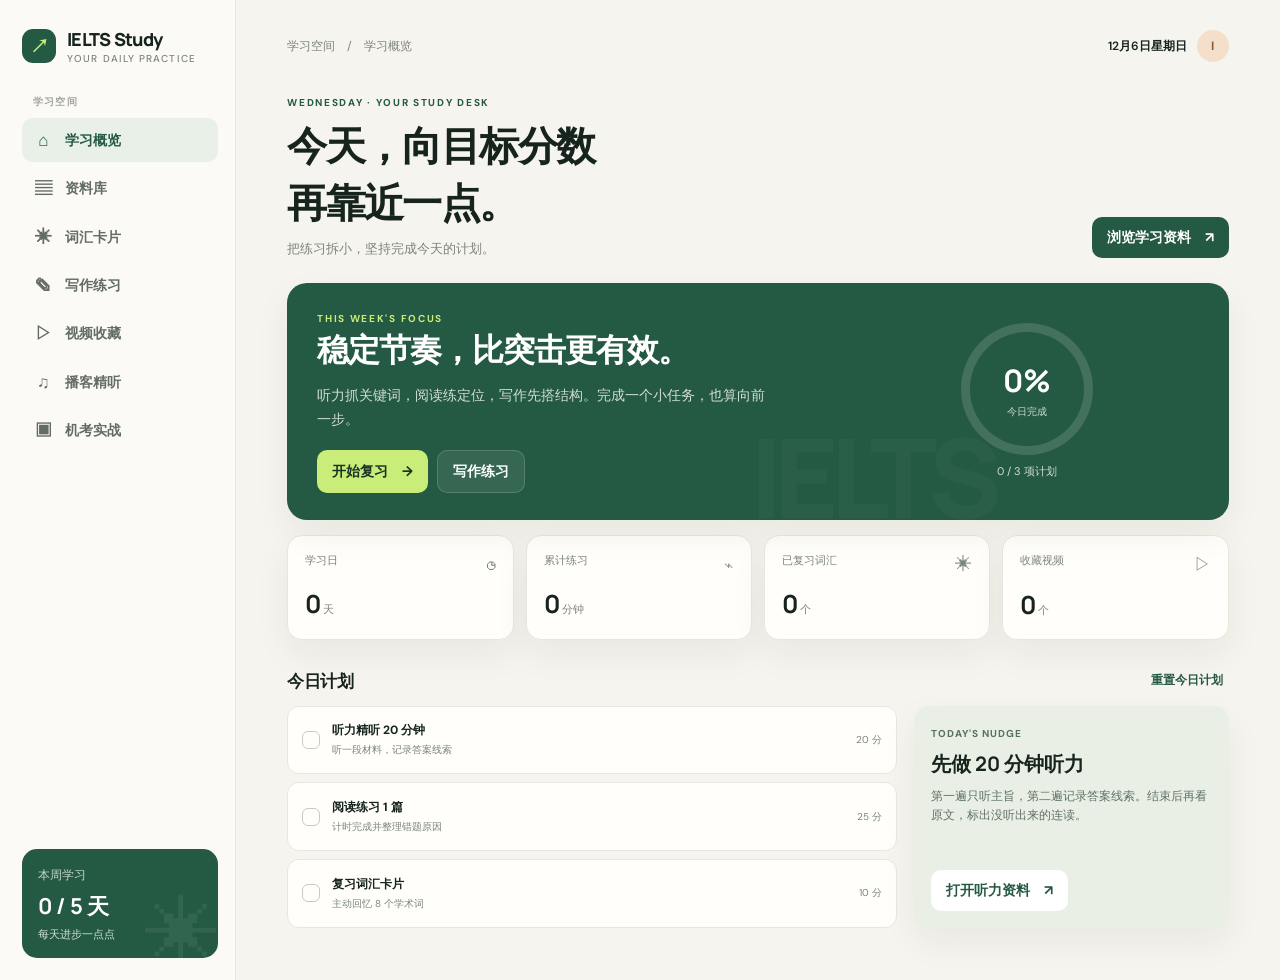
==== index.html @ e4359c73 "Add podcast study navigation and open-access listening resources" ====
<!doctype html>
<html lang="zh-CN">
<head>
  <meta charset="utf-8">
  <meta name="viewport" content="width=device-width, initial-scale=1">
  <meta name="theme-color" content="#f5f4ee">
  <title>IELTS 学习站</title>
  <style>
    @import url('https://fonts.googleapis.com/css2?family=DM+Sans:wght@400;500;600;700&family=Manrope:wght@400;500;600;700;800&display=swap');
    :root{--paper:#f5f4ee;--white:#fffefa;--ink:#17241e;--muted:#7c847d;--line:#e8e7df;--green:#245943;--lime:#c9ed78;--soft:#e9f0e8;--peach:#f4dfca;--shadow:0 14px 36px rgba(28,43,34,.06)}
    *{box-sizing:border-box}body{margin:0;background:var(--paper);color:var(--ink);font-family:'DM Sans','Microsoft YaHei',sans-serif;font-size:14px}button,input,textarea,select{font:inherit}button{cursor:pointer}a{color:inherit}
    .layout{min-height:100vh;display:grid;grid-template-columns:236px minmax(0,1fr)}.sidebar{padding:27px 17px 22px 22px;border-right:1px solid var(--line);display:flex;flex-direction:column;gap:30px;background:rgba(255,254,250,.7)}
    .brand{display:flex;align-items:center;gap:11px;font:800 18px Manrope,sans-serif;letter-spacing:-.7px}.brand-mark{width:34px;height:34px;border-radius:11px;background:var(--green);color:var(--lime);display:grid;place-items:center;font-size:19px}.brand small{display:block;font:500 10px 'DM Sans';color:var(--muted);letter-spacing:1.1px;margin-top:1px}
    .nav-label{font-size:10px;font-weight:700;letter-spacing:1.2px;color:#a0a59e;padding:0 11px;margin:0 0 9px}.nav{display:grid;gap:4px}.nav button,.nav .nav-link{border:0;background:transparent;text-align:left;padding:11px 12px;border-radius:11px;color:#626c65;display:flex;align-items:center;gap:12px;font-weight:600;text-decoration:none}.nav button:hover,.nav .nav-link:hover{background:#f0f0e9;color:var(--ink)}.nav button.active{background:var(--soft);color:var(--green)}.nav .icon{width:19px;text-align:center;font-size:17px}.sidebar-bottom{margin-top:auto}.streak{border-radius:15px;background:var(--green);padding:16px;color:white;position:relative;overflow:hidden}.streak:after{content:'✳';position:absolute;font-size:76px;color:#ffffff12;right:-3px;bottom:-27px}.streak small{color:#c7d7cd}.streak strong{display:block;font:700 22px Manrope;margin-top:8px}.streak p{font-size:11px;color:#d4e1d8;margin:5px 0 0}
    main{max-width:1440px;width:100%;padding:30px clamp(22px,4vw,58px) 52px;margin:0 auto}.topbar{display:flex;align-items:center;justify-content:space-between;margin-bottom:34px}.crumb{color:var(--muted);font-size:12px}.today{display:flex;align-items:center;gap:10px;font-size:12px;font-weight:600}.avatar{width:32px;height:32px;background:var(--peach);color:#855c35;border-radius:50%;display:grid;place-items:center;font-weight:700}.page{display:none}.page.active{display:block}.heading{display:flex;justify-content:space-between;align-items:flex-end;margin-bottom:25px}.eyebrow{font-size:10px;text-transform:uppercase;letter-spacing:1.7px;color:var(--green);font-weight:700;margin:0 0 8px}.heading h1{font:700 clamp(28px,4vw,40px) Manrope,'Microsoft YaHei',sans-serif;letter-spacing:-1.6px;margin:0}.subhead{color:var(--muted);margin:9px 0 0;font-size:13px}.button{border:0;border-radius:10px;background:var(--green);color:white;padding:11px 15px;font-weight:700}.button:hover{background:#183f2e}.button.secondary{background:var(--white);border:1px solid var(--line);color:var(--ink)}.button.small{padding:8px 11px;font-size:12px}
    .hero{background:var(--green);color:white;border-radius:20px;padding:27px 30px;display:grid;grid-template-columns:1.5fr 1fr;align-items:center;gap:24px;min-height:204px;position:relative;overflow:hidden;box-shadow:var(--shadow)}.hero:after{content:'IELTS';position:absolute;font:800 110px Manrope;letter-spacing:-9px;color:#ffffff08;right:25%;bottom:-31px}.hero .eyebrow{color:var(--lime)}.hero h2{font:700 clamp(23px,3vw,32px) Manrope,'Microsoft YaHei';letter-spacing:-1px;margin:0 0 11px;max-width:430px}.hero p{color:#d2ded6;line-height:1.7;max-width:450px;margin:0}.hero-actions{display:flex;gap:9px;margin-top:18px}.hero .button{background:var(--lime);color:#173323}.hero .button.secondary{background:#ffffff16;color:white;border-color:#ffffff28}.ring-wrap{justify-self:center;z-index:1;text-align:center}.ring{--progress:0%;width:132px;height:132px;border-radius:50%;display:grid;place-items:center;background:conic-gradient(var(--lime) var(--progress),#ffffff25 0);position:relative}.ring:before{content:'';position:absolute;inset:9px;border-radius:50%;background:var(--green)}.ring-inner{position:relative}.ring-inner b{display:block;font:700 31px Manrope}.ring-inner span{font-size:10px;color:#d2ded6}.ring-caption{font-size:11px;color:#d2ded6;margin-top:9px}
    .section-row{display:flex;justify-content:space-between;align-items:center;margin:29px 0 13px}.section-row h2{font:700 17px Manrope;margin:0;letter-spacing:-.4px}.text-link{border:0;background:none;color:var(--green);font-weight:700;font-size:12px}.metrics{display:grid;grid-template-columns:repeat(4,1fr);gap:12px;margin-top:15px}.metric,.card{background:var(--white);border:1px solid var(--line);border-radius:15px;padding:17px;box-shadow:var(--shadow)}.metric{min-height:100px}.metric-top{display:flex;justify-content:space-between;color:var(--muted);font-size:11px}.metric-icon{font-size:17px}.metric strong{display:block;font:700 25px Manrope;letter-spacing:-1px;margin-top:11px}.metric strong small{font:500 11px 'DM Sans';color:var(--muted);letter-spacing:0}
    .grid-main{display:grid;grid-template-columns:minmax(0,1.55fr) minmax(230px,.8fr);gap:17px}.task-list{display:grid;gap:8px}.task{display:flex;align-items:center;gap:12px;background:var(--white);border:1px solid var(--line);border-radius:12px;padding:13px 14px}.task input{appearance:none;width:18px;height:18px;border:1.5px solid #c5ccc5;border-radius:6px;margin:0;flex:none}.task input:checked{background:var(--green);border-color:var(--green)}.task input:checked:after{content:'✓';display:block;color:white;font-size:12px;text-align:center;line-height:16px}.task-copy{flex:1}.task-copy strong{font-size:12px;display:block}.task-copy span{font-size:10px;color:var(--muted);display:block;margin-top:4px}.task-time{color:var(--muted);font-size:10px}.focus-card{background:#e9efe4;border:0;display:flex;flex-direction:column;justify-content:space-between;min-height:222px}.focus-card .label{font-size:10px;letter-spacing:1px;color:#57705f;font-weight:700}.focus-card h3{font:700 20px Manrope;margin:9px 0}.focus-card p{color:#607166;font-size:12px;line-height:1.65;margin:0}.focus-card .button{align-self:flex-start;background:white;color:var(--green)}
    .resource-tools{display:flex;gap:8px;flex-wrap:wrap;margin:22px 0 15px}.filter,.search{border:1px solid var(--line);background:var(--white);border-radius:9px;padding:9px 12px;color:#566158}.filter.active{background:var(--green);color:white;border-color:var(--green)}.search{min-width:190px;margin-left:auto;outline:none}.resource-grid{display:grid;grid-template-columns:repeat(3,1fr);gap:13px}.resource-card{display:flex;flex-direction:column;min-height:185px}.resource-card .tag{align-self:flex-start;border-radius:99px;background:var(--soft);color:var(--green);font-size:10px;font-weight:700;padding:5px 8px}.resource-card h3{font:700 15px Manrope;margin:15px 0 7px}.resource-card p{font-size:11px;line-height:1.6;color:var(--muted);margin:0 0 16px}.resource-card a{margin-top:auto;color:var(--green);font-weight:700;font-size:11px;text-decoration:none}.resource-card a:hover{text-decoration:underline}
    .study-layout{display:grid;grid-template-columns:minmax(0,1.3fr) minmax(240px,.7fr);gap:17px}.flashcard{min-height:270px;display:grid;place-items:center;text-align:center;background:#e9efe4;border:0;cursor:pointer}.flash-inner .hint{font-size:10px;letter-spacing:1px;color:#5a7562;text-transform:uppercase}.flash-inner h2{font:700 clamp(28px,5vw,42px) Manrope;margin:19px 0 10px;letter-spacing:-1px}.flash-inner p{font-size:13px;color:#53665a;max-width:440px;line-height:1.7}.flash-actions{display:flex;justify-content:center;gap:9px;margin-top:18px}.mini-list{display:grid;gap:8px;margin-top:12px}.vocab-row{display:flex;justify-content:space-between;align-items:center;padding:12px;background:var(--white);border:1px solid var(--line);border-radius:10px}.vocab-row strong{font-size:12px}.vocab-row small{color:var(--muted)}.speak-button{border:1px solid #cad8ca;background:#fffefa;color:var(--green);border-radius:999px;padding:8px 13px;font-size:12px;font-weight:700}
    .note{width:100%;min-height:190px;border:1px solid var(--line);border-radius:12px;background:var(--white);padding:16px;resize:vertical;line-height:1.7;outline:none}.note:focus,.search:focus,input:focus{border-color:#8ba891;box-shadow:0 0 0 3px #24594312}.prompt{padding:16px 18px;border-radius:13px;background:#f1eadc;color:#755e3d;font-size:12px;line-height:1.7;margin-bottom:13px}.video-form{display:grid;grid-template-columns:1fr 1fr;gap:9px;margin-bottom:17px}.field{width:100%;border:1px solid var(--line);border-radius:9px;padding:11px;background:var(--white);outline:none}.video-form .wide{grid-column:1/-1}.video-grid{display:grid;grid-template-columns:repeat(2,1fr);gap:13px}.video-card{overflow:hidden;padding:0}.video-frame{width:100%;aspect-ratio:16/9;border:0;background:#e6e7df;display:block}.video-placeholder{aspect-ratio:16/9;background:#e9efe4;display:grid;place-items:center;color:var(--green);font-size:38px}.video-meta{padding:13px}.video-meta strong{display:block;font-size:12px}.video-meta a,.video-meta small{font-size:10px;color:var(--muted)}.video-meta button{float:right;border:0;background:none;color:#a2785e}
    .empty{padding:36px;text-align:center;color:var(--muted);background:var(--white);border:1px dashed #d8ddd5;border-radius:14px}.toast{position:fixed;bottom:22px;left:50%;transform:translateX(-50%);background:#17241e;color:white;border-radius:9px;padding:11px 15px;font-size:12px;opacity:0;pointer-events:none;transition:opacity .2s}.toast.show{opacity:1}.mobile-menu{display:none}
    .podcast-grid{display:grid;grid-template-columns:minmax(0,1.2fr) minmax(260px,.8fr);gap:15px}.podcast-player{background:linear-gradient(140deg,#234f3c,#397658);color:white;border-radius:16px;padding:22px}.podcast-player h2{font:700 23px Manrope;margin:7px 0}.podcast-player p{color:#d7e4da;font-size:12px;line-height:1.7}.podcast-player audio{width:100%;margin-top:16px}.podcast-inputs{display:grid;gap:8px}.podcast-inputs input,.podcast-inputs textarea{width:100%;padding:11px;border-radius:9px;border:1px solid var(--line);background:var(--white)}.podcast-inputs textarea{min-height:170px;resize:vertical;line-height:1.7}.podcast-transcript{white-space:pre-wrap;line-height:1.8;max-height:410px;overflow:auto}.podcast-links{display:grid;gap:8px}.podcast-links a{display:block;padding:12px;border:1px solid var(--line);border-radius:10px;background:var(--white);text-decoration:none}.podcast-links a:hover{border-color:#94ae98}
    @media(max-width:950px){.layout{grid-template-columns:72px minmax(0,1fr)}.sidebar{padding:20px 10px;align-items:center}.brand-label,.nav-label,.nav-text,.sidebar-bottom{display:none}.brand{margin-bottom:3px}.nav{width:100%}.nav button{justify-content:center;padding:12px}.metrics{grid-template-columns:repeat(2,1fr)}}
    @media(max-width:650px){.layout{display:block}.sidebar{position:fixed;z-index:5;bottom:0;left:0;right:0;height:62px;border-right:0;border-top:1px solid var(--line);padding:6px 9px;background:var(--white);display:block}.brand,.nav-label{display:none}.nav{display:flex;justify-content:space-around}.nav button,.nav .nav-link{padding:8px 10px;gap:0}.nav .icon{font-size:20px}.nav-text{display:none}.sidebar-bottom{display:none}main{padding:20px 16px 92px}.topbar{margin-bottom:25px}.heading{align-items:flex-start;gap:12px}.heading .button{padding:9px 10px}.hero{grid-template-columns:1fr;padding:23px;min-height:auto}.ring-wrap{display:none}.grid-main,.study-layout,.podcast-grid{grid-template-columns:1fr}.metrics{gap:8px}.metric{min-height:88px;padding:13px}.resource-grid{grid-template-columns:1fr}.resource-card{min-height:150px}.video-grid{grid-template-columns:1fr}.search{margin-left:0;flex:1}.resource-tools{align-items:center}.today .date{display:none}.section-row{margin-top:23px}}
  </style>
</head>
<body>
<div class="layout">
  <aside class="sidebar">
    <div class="brand"><div class="brand-mark">↗</div><div class="brand-label">IELTS Study<small>YOUR DAILY PRACTICE</small></div></div>
    <div><p class="nav-label">学习空间</p><nav class="nav" aria-label="主导航">
      <button class="active" data-page="home"><span class="icon">⌂</span><span class="nav-text">学习概览</span></button>
      <button data-page="resources"><span class="icon">▤</span><span class="nav-text">资料库</span></button>
      <button data-page="vocab"><span class="icon">✳</span><span class="nav-text">词汇卡片</span></button>
      <button data-page="writing"><span class="icon">✎</span><span class="nav-text">写作练习</span></button>
      <button data-page="videos"><span class="icon">▷</span><span class="nav-text">视频收藏</span></button>
      <button data-page="podcast"><span class="icon">♫</span><span class="nav-text">播客精听</span></button>
      <a class="nav-link" href="./computer-vs-paper/computer-vs-paper.html"><span class="icon">▣</span><span class="nav-text">机考实战</span></a>
    </nav></div>
    <div class="sidebar-bottom"><div class="streak"><small>本周学习</small><strong><span id="weekCount">0</span> / 5 天</strong><p>每天进步一点点</p></div></div>
  </aside>
  <main>
    <header class="topbar"><div class="crumb">学习空间　/　<span id="crumb">学习概览</span></div><div class="today"><span class="date" id="date"></span><div class="avatar">I</div></div></header>
    <section class="page active" id="page-home">
      <div class="heading"><div><p class="eyebrow">WEDNESDAY · YOUR STUDY DESK</p><h1>今天，向目标分数<br>再靠近一点。</h1><p class="subhead">把练习拆小，坚持完成今天的计划。</p></div><button class="button" data-go="resources">浏览学习资料　↗</button></div>
      <div class="hero"><div><p class="eyebrow">THIS WEEK'S FOCUS</p><h2>稳定节奏，比突击更有效。</h2><p>听力抓关键词，阅读练定位，写作先搭结构。完成一个小任务，也算向前一步。</p><div class="hero-actions"><button class="button" data-go="vocab">开始复习　→</button><button class="button secondary" data-go="writing">写作练习</button></div></div><div class="ring-wrap"><div class="ring" id="progressRing"><div class="ring-inner"><b id="progressNumber">0%</b><span>今日完成</span></div></div><div class="ring-caption"><span id="doneNumber">0</span> / <span id="taskNumber">3</span> 项计划</div></div></div>
      <div class="metrics"><div class="metric"><div class="metric-top">学习日 <span class="metric-icon">◷</span></div><strong><span id="daysStat">0</span><small> 天</small></strong></div><div class="metric"><div class="metric-top">累计练习 <span class="metric-icon">⌁</span></div><strong><span id="minutesStat">0</span><small> 分钟</small></strong></div><div class="metric"><div class="metric-top">已复习词汇 <span class="metric-icon">✳</span></div><strong><span id="vocabStat">0</span><small> 个</small></strong></div><div class="metric"><div class="metric-top">收藏视频 <span class="metric-icon">▷</span></div><strong><span id="videoStat">0</span><small> 个</small></strong></div></div>
      <div class="section-row"><h2>今日计划</h2><button class="text-link" id="resetDay">重置今日计划</button></div>
      <div class="grid-main"><div class="task-list" id="taskList"></div><div class="card focus-card"><div><span class="label">TODAY'S NUDGE</span><h3>先做 20 分钟听力</h3><p>第一遍只听主旨，第二遍记录答案线索。结束后再看原文，标出没听出来的连读。</p></div><button class="button" data-go="resources">打开听力资料　↗</button></div></div>
    </section>
    <section class="page" id="page-resources">
      <div class="heading"><div><p class="eyebrow">CURATED PRACTICE</p><h1>雅思资料库</h1><p class="subhead">按科目找到官方练习与备考指南。</p></div></div>
      <div class="resource-tools"><button class="filter active" data-filter="全部">全部</button><button class="filter" data-filter="听力">听力</button><button class="filter" data-filter="阅读">阅读</button><button class="filter" data-filter="写作">写作</button><button class="filter" data-filter="口语">口语</button><button class="filter" data-filter="指南">备考指南</button><input class="search" id="resourceSearch" placeholder="搜索资料…" aria-label="搜索资料"></div>
      <div class="resource-grid" id="resourceGrid"></div>
    </section>
    <section class="page" id="page-vocab">
      <div class="heading"><div><p class="eyebrow">ACTIVE RECALL</p><h1>词汇卡片</h1><p class="subhead">先回忆释义，再翻面核对。点击卡片也可翻面。</p></div><button class="button secondary" id="shuffleCard">随机一张　⤨</button></div>
      <div class="study-layout"><div><article class="card flashcard" id="flashcard" role="button" tabindex="0"><div class="flash-inner"><span class="hint" id="cardHint">点击翻面 · 1 / 8</span><h2 id="cardWord">sustainable</h2><p id="cardMeaning">可持续的；能够长期维持的</p><button class="speak-button" id="speakWord" type="button">🔊 听发音</button></div></article><div class="flash-actions"><button class="button secondary" id="prevCard">← 上一张</button><button class="button" id="knownCard">记住了　✓</button><button class="button secondary" id="nextCard">下一张 →</button></div></div><div><div class="section-row" style="margin-top:0"><h2>本组词汇</h2><span class="crumb">常见学术词</span></div><div class="mini-list" id="vocabList"></div></div></div>
    </section>
    <section class="page" id="page-writing">
      <div class="heading"><div><p class="eyebrow">WRITE A LITTLE EVERY DAY</p><h1>写作练习</h1><p class="subhead">先列观点，再组织段落。草稿会保存在当前浏览器。</p></div><button class="button secondary" id="clearWriting">清空草稿</button></div>
      <div class="study-layout"><div><div class="prompt"><b>Task 2 · 社会与科技</b><br>Some people think that technology makes life more complicated. To what extent do you agree or disagree?</div><textarea class="note" id="writingNote" placeholder="写下你的立场、两个主体段观点或完整作文……"></textarea><div class="crumb" style="margin-top:9px" id="saveStatus">自动保存已开启</div></div><div class="card"><span class="eyebrow">OUTLINE</span><h2 style="font:700 19px Manrope;margin:7px 0 14px">动笔前想一想</h2><div class="task-list"><div class="task"><div class="task-copy"><strong>我的立场是什么？</strong><span>完全同意、部分同意，还是不同意？</span></div></div><div class="task"><div class="task-copy"><strong>主体段各自证明什么？</strong><span>每段一个中心观点，配具体例子。</span></div></div><div class="task"><div class="task-copy"><strong>例子如何回应题目？</strong><span>解释例子与观点之间的关系。</span></div></div></div></div></div>
    </section>
    <section class="page" id="page-videos">
      <div class="heading"><div><p class="eyebrow">YOUR WATCH LATER LIST</p><h1>视频收藏</h1><p class="subhead">粘贴公开视频链接，支持 YouTube、Bilibili 和 Vimeo 嵌入。</p></div></div>
      <form class="video-form" id="videoForm"><input class="field" name="title" placeholder="视频标题" required><input class="field" name="creator" placeholder="博主 / 频道（选填）"><input class="field wide" name="url" type="url" placeholder="粘贴视频链接" required><button class="button wide" type="submit">添加到收藏　＋</button></form>
      <div id="videoGrid" class="video-grid"></div><p class="crumb" style="margin-top:15px">部分网站会限制第三方嵌入，遇到无法播放时可点开原视频观看。收藏只保存在这台设备的浏览器中。</p>
    </section>
    <section class="page" id="page-podcast">
      <div class="heading"><div><p class="eyebrow">LISTEN · READ · REPEAT</p><h1>播客精听</h1><p class="subhead">音频和文本并排练习。粘贴你在学的播客链接与文本即可开始。</p></div></div>
      <div class="podcast-grid"><div class="podcast-player"><p class="eyebrow" style="color:#c9ed78">YOUR PODCAST</p><h2 id="podcastTitle">English Conversation</h2><p>填写可直接播放的音频网址，并粘贴对应文本。你提供具体节目链接后，我可以帮你把该节目整理进页面。</p><div class="podcast-inputs"><input id="podcastName" placeholder="单集标题"><input id="podcastUrl" type="url" placeholder="直接音频链接（MP3 等）"><textarea id="podcastText" placeholder="粘贴你有权使用的单集文本，在播放时逐句对照"></textarea><button class="button" id="loadPodcast" type="button">载入本集</button></div><audio id="podcastAudio" controls preload="none" hidden></audio></div><div class="card"><span class="eyebrow">OPEN LISTENING PRACTICE</span><h2 style="font:700 18px Manrope;margin:8px 0 12px">打开即听，配套文本</h2><p class="subhead" style="margin:0 0 13px">以下课程页提供音频和文本，练习内容可直接打开。</p><div class="podcast-links"><a href="https://learnenglish.britishcouncil.org/free-resources/listening/a2/four-conversations" target="_blank" rel="noopener"><b>Four conversations · A2</b><br><small>四段日常对话，配套文本与练习</small></a><a href="https://learnenglish.britishcouncil.org/free-resources/listening/b2/business-interview" target="_blank" rel="noopener"><b>A business interview · B2</b><br><small>采访对话，页面内含 transcript</small></a><a href="https://learnenglish.britishcouncil.org/free-resources/general/audio-zone" target="_blank" rel="noopener"><b>Audio zone · B2/C1</b><br><small>自然语速音频，配套 transcript 和互动练习</small></a><a href="https://learningenglish.voanews.com/podcasts" target="_blank" rel="noopener"><b>VOA Learning English Podcasts</b><br><small>分级英语播客与配套学习内容</small></a></div></div></div>
      <div class="section-row"><h2>本集文本</h2><span class="crumb">本地保存，不会上传</span></div><article class="card podcast-transcript" id="transcriptView">载入单集后，文本会显示在这里。</article>
    </section>
  </main>
</div><div class="toast" id="toast" role="status"></div>
<script>
  const resources=[
    {title:'IELTS Liz 免费课程索引',category:'指南',description:'按听力、阅读、口语、写作与词汇分类的备考讲解，适合分项查漏补缺。',source:'IELTS Liz',url:'https://ieltsliz.com/ielts-2019-preparation-tips/'},
    {title:'四段日常对话 · A2',category:'听力',description:'直接打开音频、逐句对照完整文本，并完成配套练习。无需注册学习内容。',source:'British Council LearnEnglish',url:'https://learnenglish.britishcouncil.org/free-resources/listening/a2/four-conversations'},
    {title:'IELTS Advantage 资源中心',category:'写作',description:'免费写作课程、范文思路与备考视频，适合系统梳理 Task 2。',source:'IELTS Advantage',url:'https://www.ieltsadvantage.com/resource-hub/'},
    {title:'An interview about listening skills · B1',category:'听力',description:'采访音频搭配逐段文本与练习，可直接打开课程学习。',source:'British Council LearnEnglish',url:'https://learnenglish.britishcouncil.org/free-resources/listening/b1/interview-about-listening-skills'},
    {title:'商务采访 · B2',category:'听力',description:'同一课程页提供采访音频、配套文本和练习，无需注册学习内容。',source:'British Council LearnEnglish',url:'https://learnenglish.britishcouncil.org/free-resources/listening/b2/business-interview'},
    {title:'Audio Zone · B2/C1',category:'听力',description:'自然语速的进阶主题音频，每课配有 transcript 和互动练习。',source:'British Council LearnEnglish',url:'https://learnenglish.britishcouncil.org/free-resources/general/audio-zone'},
    {title:'VOA Learning English 播客',category:'听力',description:'分级英语播客和广播节目，可直接浏览节目与配套文章。',source:'VOA Learning English',url:'https://learningenglish.voanews.com/podcasts'},
    {title:'官方样题与练习试题',category:'指南',description:'对照官方题型和评分要求进行限时模拟，检查备考技巧是否适用。',source:'IELTS 官方',url:'https://ielts.org/take-a-test/preparation-resources/sample-test-questions'},
    {title:'Academic 阅读样题',category:'阅读',description:'练习定位信息、判断题、段落匹配与填空，并对照答案复盘。',source:'IELTS 官方',url:'https://ielts.org/take-a-test/preparation-resources/sample-test-questions/academic-test'},
    {title:'Academic 听力样题',category:'听力',description:'通过官方样题熟悉多选、地图标注、笔记填空等任务。',source:'IELTS 官方',url:'https://ielts.org/take-a-test/preparation-resources/sample-test-questions/academic-test'},
    {title:'写作备考资源',category:'写作',description:'查看写作评分相关视频和官方备考资料，理解评分维度。',source:'IELTS 官方',url:'https://ielts.org/take-a-test/preparation-resources'},
    {title:'官方口语备考资源',category:'口语',description:'浏览官方备考建议、视频与考试相关学习资源。',source:'IELTS 官方',url:'https://ielts.org/take-a-test/preparation-resources'},
    {title:'公开英语听力课索引',category:'指南',description:'按等级浏览可直接打开的听力课，配套音频、文本与练习。',source:'British Council LearnEnglish',url:'https://learnenglish.britishcouncil.org/free-resources/listening'},
    {title:'IELTS 备考资源总览',category:'指南',description:'汇总官方样题、课程、应用、网络研讨会、视频与书籍。',source:'IELTS 官方',url:'https://ielts.org/take-a-test/preparation-resources'},
    {title:'General Training 样题',category:'阅读',description:'了解培训类考试的阅读与写作任务形式，并进行样题练习。',source:'IELTS 官方',url:'https://ielts.org/take-a-test/preparation-resources/sample-test-questions/general-training-test'},
    {title:'写作与口语自我复盘',category:'写作',description:'完成练习后记录论点、表达准确度和下一次要改进的一点。',source:'学习方法',url:'https://ielts.org/take-a-test/preparation-resources'}
  ];
  const words=[['sustainable','可持续的；能够长期维持的'],['significant','显著的；重要的'],['allocate','分配；拨出'],['contribute','促成；贡献'],['perspective','观点；视角'],['indicate','表明；显示'],['consequence','结果；后果'],['approach','方法；处理方式']];
  const defaultTasks=[['listening','听力精听 20 分钟','听一段材料，记录答案线索','20 分'],['reading','阅读练习 1 篇','计时完成并整理错题原因','25 分'],['vocabulary','复习词汇卡片','主动回忆 8 个学术词','10 分']];
  const state=load();let currentCard=0;let revealed=true;let activeFilter='全部';
  function load(){try{return Object.assign({done:{},minutes:0,days:0,vocab:0,videos:[],weekDays:[],writing:''},JSON.parse(localStorage.getItem('ielts-study-v1')||'{}'))}catch{return {done:{},minutes:0,days:0,vocab:0,videos:[],weekDays:[],writing:''}}}
  function save(){localStorage.setItem('ielts-study-v1',JSON.stringify(state));renderStats()}
  function renderStats(){const done=Object.values(state.done).filter(Boolean).length,pct=Math.round(done/defaultTasks.length*100);document.querySelector('#progressNumber').textContent=pct+'%';document.querySelector('#doneNumber').textContent=done;document.querySelector('#taskNumber').textContent=defaultTasks.length;document.querySelector('#progressRing').style.setProperty('--progress',pct+'%');document.querySelector('#daysStat').textContent=state.days;document.querySelector('#minutesStat').textContent=state.minutes;document.querySelector('#vocabStat').textContent=state.vocab;document.querySelector('#videoStat').textContent=state.videos.length;document.querySelector('#weekCount').textContent=state.weekDays.length}
  function renderTasks(){document.querySelector('#taskList').innerHTML=defaultTasks.map(([id,title,detail,time])=>`<label class="task"><input type="checkbox" data-task="${id}" ${state.done[id]?'checked':''}><span class="task-copy"><strong>${title}</strong><span>${detail}</span></span><span class="task-time">${time}</span></label>`).join('');document.querySelectorAll('[data-task]').forEach(input=>input.addEventListener('change',()=>{state.done[input.dataset.task]=input.checked;if(input.checked){state.minutes+=input.dataset.task==='listening'?20:input.dataset.task==='reading'?25:10;const today=new Date().toISOString().slice(0,10);if(!state.weekDays.includes(today)){state.weekDays.push(today);state.days++}}else state.minutes=Math.max(0,state.minutes-(input.dataset.task==='listening'?20:input.dataset.task==='reading'?25:10));save()}))}
  function renderResources(){const q=document.querySelector('#resourceSearch').value.toLowerCase();const data=resources.filter(x=>(activeFilter==='全部'||x.category===activeFilter)&&(`${x.title} ${x.description} ${x.source}`).toLowerCase().includes(q));document.querySelector('#resourceGrid').innerHTML=data.map(x=>`<article class="card resource-card"><span class="tag">${x.category}</span><h3>${x.title}</h3><p>${x.description}</p><a href="${x.url}" target="_blank" rel="noopener">${x.source}　↗</a></article>`).join('')||'<div class="empty" style="grid-column:1/-1">没有找到匹配的资料。</div>'}
  function renderCard(){document.querySelector('#cardWord').textContent=words[currentCard][0];document.querySelector('#cardMeaning').textContent=revealed?words[currentCard][1]:'试着回忆这个词的中文释义。';document.querySelector('#cardHint').textContent=`${revealed?'点击隐藏释义':'点击翻面'} · ${currentCard+1} / ${words.length}`;document.querySelector('#vocabList').innerHTML=words.map((w,i)=>`<div class="vocab-row"><strong>${w[0]}</strong><small>${i===currentCard?'当前':'学术词汇'}</small></div>`).join('')}
  function embed(url){try{const u=new URL(url);if(u.hostname==='youtu.be'){const id=u.pathname.slice(1);return id?`https://www.youtube-nocookie.com/embed/${id}`:null}if(/youtube\.com$/.test(u.hostname)||u.hostname.endsWith('.youtube.com')){const id=u.searchParams.get('v')||u.pathname.split('/').filter(Boolean).at(-1);return id&&id!=='watch'?`https://www.youtube-nocookie.com/embed/${id}`:null}if(u.hostname==='vimeo.com'||u.hostname.endsWith('.vimeo.com')){const id=u.pathname.split('/').filter(Boolean).at(-1);return /^\d+$/.test(id||'')?`https://player.vimeo.com/video/${id}`:null}if(u.hostname==='bilibili.com'||u.hostname.endsWith('.bilibili.com')){const bvid=u.pathname.match(/BV[\w]+/i)?.[0];return bvid?`https://player.bilibili.com/player.html?bvid=${encodeURIComponent(bvid)}&autoplay=0`:null}return null}catch{return null}}
  function renderVideos(){const grid=document.querySelector('#videoGrid');if(!state.videos.length){grid.innerHTML='<div class="empty" style="grid-column:1/-1">还没有收藏视频。粘贴你喜欢的学习视频链接开始整理。</div>';return}grid.innerHTML=state.videos.map((v,i)=>{const src=embed(v.url);return `<article class="card video-card">${src?`<iframe class="video-frame" src="${src}" title="${esc(v.title)}" loading="lazy" allow="accelerometer; autoplay; clipboard-write; encrypted-media; gyroscope; picture-in-picture; web-share" allowfullscreen referrerpolicy="strict-origin-when-cross-origin"></iframe>`:'<div class="video-placeholder">▷</div>'}<div class="video-meta"><button data-remove="${i}" aria-label="删除收藏">移除</button><strong>${esc(v.title)}</strong><small>${esc(v.creator||'')} · <a href="${esc(v.url)}" target="_blank" rel="noopener">打开原视频 ↗</a></small></div></article>`}).join('');grid.querySelectorAll('[data-remove]').forEach(b=>b.onclick=()=>{state.videos.splice(Number(b.dataset.remove),1);save();renderVideos()})}
  function esc(s){return String(s).replace(/[&<>"']/g,c=>({'&':'&amp;','<':'&lt;','>':'&gt;','"':'&quot;',"'":'&#39;'}[c]))}
  function toast(msg){const el=document.querySelector('#toast');el.textContent=msg;el.classList.add('show');setTimeout(()=>el.classList.remove('show'),1800)}
  document.querySelectorAll('.nav button').forEach(b=>b.onclick=()=>showPage(b.dataset.page));document.querySelectorAll('[data-go]').forEach(b=>b.onclick=()=>showPage(b.dataset.go));function showPage(name){document.querySelectorAll('.page').forEach(p=>p.classList.toggle('active',p.id==='page-'+name));document.querySelectorAll('.nav button').forEach(b=>b.classList.toggle('active',b.dataset.page===name));document.querySelector('#crumb').textContent={home:'学习概览',resources:'资料库',vocab:'词汇卡片',writing:'写作练习',videos:'视频收藏',podcast:'播客精听'}[name];window.scrollTo({top:0,behavior:'smooth'})}
  document.querySelectorAll('.filter').forEach(b=>b.onclick=()=>{activeFilter=b.dataset.filter;document.querySelectorAll('.filter').forEach(x=>x.classList.toggle('active',x===b));renderResources()});document.querySelector('#resourceSearch').oninput=renderResources;
  const podcastStoreKey='ielts-study-podcast-v1';try{const episode=JSON.parse(localStorage.getItem(podcastStoreKey)||'{}');document.querySelector('#podcastName').value=episode.title||'';document.querySelector('#podcastUrl').value=episode.url||'';document.querySelector('#podcastText').value=episode.text||'';if(episode.text)document.querySelector('#transcriptView').textContent=episode.text;if(episode.url){document.querySelector('#podcastAudio').src=episode.url;document.querySelector('#podcastAudio').hidden=false}if(episode.title)document.querySelector('#podcastTitle').textContent=episode.title}catch{}document.querySelector('#loadPodcast').onclick=()=>{const title=document.querySelector('#podcastName').value.trim()||'English Conversation',url=document.querySelector('#podcastUrl').value.trim(),text=document.querySelector('#podcastText').value.trim();if(url){try{const parsed=new URL(url);if(!['http:','https:'].includes(parsed.protocol))throw 0;document.querySelector('#podcastAudio').src=parsed.href;document.querySelector('#podcastAudio').hidden=false}catch{toast('请输入有效的音频网址');return}}document.querySelector('#podcastTitle').textContent=title;document.querySelector('#transcriptView').textContent=text||'还没有文本。粘贴对应文本后即可与音频对照。';localStorage.setItem(podcastStoreKey,JSON.stringify({title,url,text}));toast('本集已载入并保存在当前浏览器')};
  document.querySelector('#flashcard').onclick=()=>{revealed=!revealed;renderCard()};document.querySelector('#flashcard').onkeydown=e=>{if(e.key==='Enter'||e.key===' '){e.preventDefault();revealed=!revealed;renderCard()}};document.querySelector('#speakWord').onclick=e=>{e.stopPropagation();if(!('speechSynthesis'in window)){toast('当前浏览器不支持语音朗读');return}window.speechSynthesis.cancel();const utterance=new SpeechSynthesisUtterance(words[currentCard][0]);utterance.lang='en-GB';utterance.rate=.85;window.speechSynthesis.speak(utterance)};document.querySelector('#nextCard').onclick=()=>{currentCard=(currentCard+1)%words.length;revealed=false;renderCard()};document.querySelector('#prevCard').onclick=()=>{currentCard=(currentCard-1+words.length)%words.length;revealed=false;renderCard()};document.querySelector('#shuffleCard').onclick=()=>{currentCard=Math.floor(Math.random()*words.length);revealed=false;renderCard()};document.querySelector('#knownCard').onclick=()=>{state.vocab++;currentCard=(currentCard+1)%words.length;revealed=false;save();renderCard();toast('已记录，继续保持！')};
  document.querySelector('#resetDay').onclick=()=>{state.done={};renderTasks();save()};document.querySelector('#writingNote').value=state.writing;document.querySelector('#writingNote').oninput=e=>{state.writing=e.target.value;save();document.querySelector('#saveStatus').textContent='草稿已保存'};document.querySelector('#clearWriting').onclick=()=>{state.writing='';document.querySelector('#writingNote').value='';save();toast('草稿已清空')};
  document.querySelector('#videoForm').onsubmit=e=>{e.preventDefault();const form=new FormData(e.currentTarget),url=String(form.get('url')).trim();try{const u=new URL(url);if(!['http:','https:'].includes(u.protocol))throw 0;state.videos.unshift({title:String(form.get('title')).trim(),creator:String(form.get('creator')).trim(),url});save();renderVideos();e.currentTarget.reset();toast(embed(url)?'视频已添加':'已保存链接，当前平台暂不支持内嵌播放')}catch{toast('请粘贴有效的视频网址')}};
  document.querySelector('#date').textContent=new Intl.DateTimeFormat('zh-CN',{month:'long',day:'numeric',weekday:'long'}).format(new Date());renderStats();renderTasks();renderResources();renderCard();renderVideos();
</script>
</body>
</html>
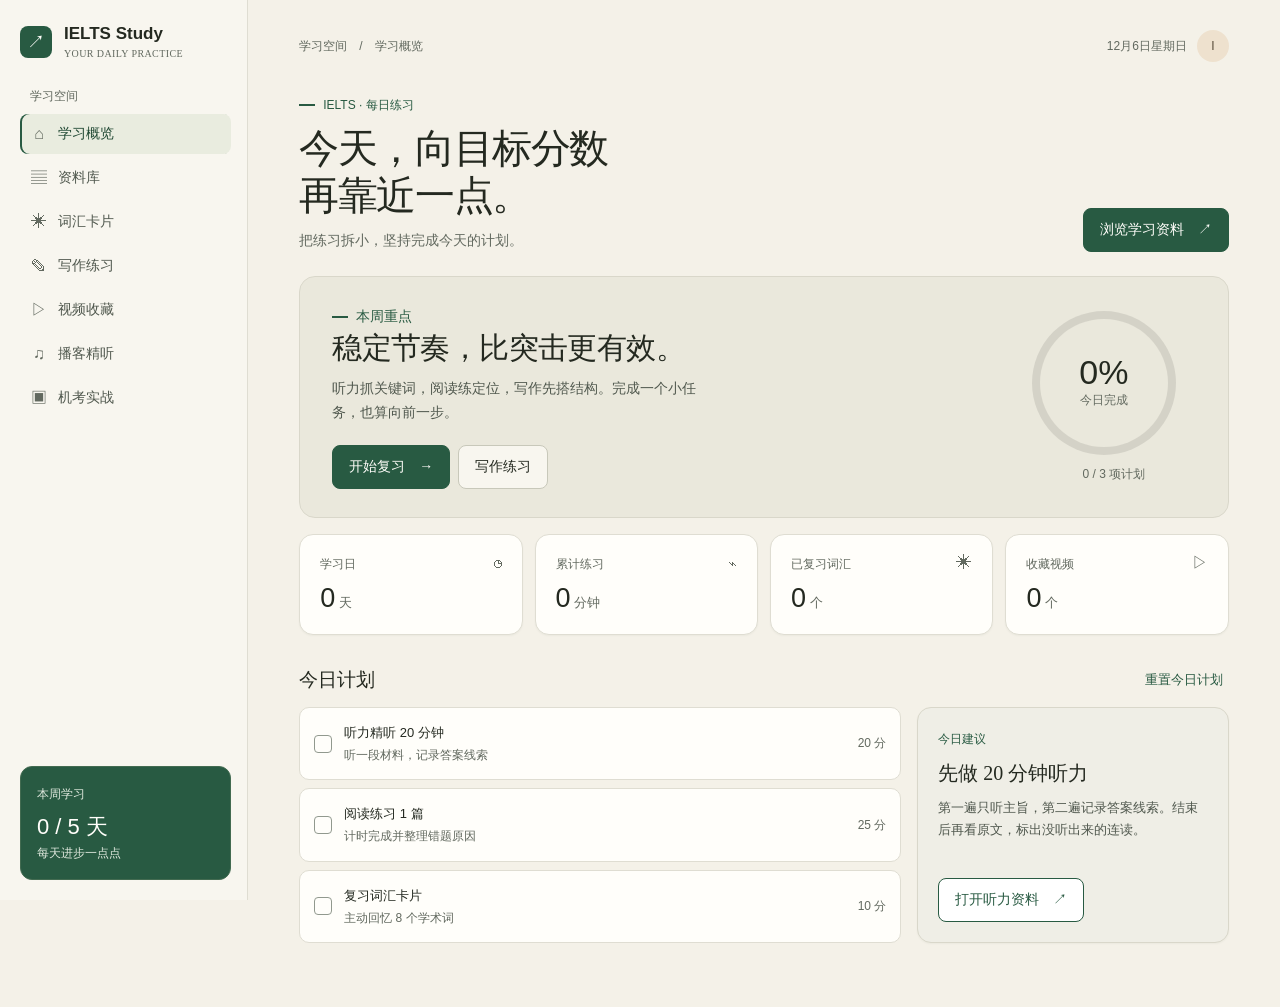
==== commit 30b05266: "redesign: unslop pass 1 - local fonts, shared site.css, layout & copy cleanup" ====
--- a/index.html
+++ b/index.html
@@ -6,7 +6,6 @@
   <meta name="theme-color" content="#f5f4ee">
   <title>IELTS 学习站</title>
   <style>
-    @import url('https://fonts.googleapis.com/css2?family=DM+Sans:wght@400;500;600;700&family=Manrope:wght@400;500;600;700;800&display=swap');
     :root{--paper:#f5f4ee;--white:#fffefa;--ink:#17241e;--muted:#7c847d;--line:#e8e7df;--green:#245943;--lime:#c9ed78;--soft:#e9f0e8;--peach:#f4dfca;--shadow:0 14px 36px rgba(28,43,34,.06)}
     *{box-sizing:border-box}body{margin:0;background:var(--paper);color:var(--ink);font-family:'DM Sans','Microsoft YaHei',sans-serif;font-size:14px}button,input,textarea,select{font:inherit}button{cursor:pointer}a{color:inherit}
     .layout{min-height:100vh;display:grid;grid-template-columns:236px minmax(0,1fr)}.sidebar{padding:27px 17px 22px 22px;border-right:1px solid var(--line);display:flex;flex-direction:column;gap:30px;background:rgba(255,254,250,.7)}
@@ -16,69 +15,76 @@
     .hero{background:var(--green);color:white;border-radius:20px;padding:27px 30px;display:grid;grid-template-columns:1.5fr 1fr;align-items:center;gap:24px;min-height:204px;position:relative;overflow:hidden;box-shadow:var(--shadow)}.hero:after{content:'IELTS';position:absolute;font:800 110px Manrope;letter-spacing:-9px;color:#ffffff08;right:25%;bottom:-31px}.hero .eyebrow{color:var(--lime)}.hero h2{font:700 clamp(23px,3vw,32px) Manrope,'Microsoft YaHei';letter-spacing:-1px;margin:0 0 11px;max-width:430px}.hero p{color:#d2ded6;line-height:1.7;max-width:450px;margin:0}.hero-actions{display:flex;gap:9px;margin-top:18px}.hero .button{background:var(--lime);color:#173323}.hero .button.secondary{background:#ffffff16;color:white;border-color:#ffffff28}.ring-wrap{justify-self:center;z-index:1;text-align:center}.ring{--progress:0%;width:132px;height:132px;border-radius:50%;display:grid;place-items:center;background:conic-gradient(var(--lime) var(--progress),#ffffff25 0);position:relative}.ring:before{content:'';position:absolute;inset:9px;border-radius:50%;background:var(--green)}.ring-inner{position:relative}.ring-inner b{display:block;font:700 31px Manrope}.ring-inner span{font-size:10px;color:#d2ded6}.ring-caption{font-size:11px;color:#d2ded6;margin-top:9px}
     .section-row{display:flex;justify-content:space-between;align-items:center;margin:29px 0 13px}.section-row h2{font:700 17px Manrope;margin:0;letter-spacing:-.4px}.text-link{border:0;background:none;color:var(--green);font-weight:700;font-size:12px}.metrics{display:grid;grid-template-columns:repeat(4,1fr);gap:12px;margin-top:15px}.metric,.card{background:var(--white);border:1px solid var(--line);border-radius:15px;padding:17px;box-shadow:var(--shadow)}.metric{min-height:100px}.metric-top{display:flex;justify-content:space-between;color:var(--muted);font-size:11px}.metric-icon{font-size:17px}.metric strong{display:block;font:700 25px Manrope;letter-spacing:-1px;margin-top:11px}.metric strong small{font:500 11px 'DM Sans';color:var(--muted);letter-spacing:0}
     .grid-main{display:grid;grid-template-columns:minmax(0,1.55fr) minmax(230px,.8fr);gap:17px}.task-list{display:grid;gap:8px}.task{display:flex;align-items:center;gap:12px;background:var(--white);border:1px solid var(--line);border-radius:12px;padding:13px 14px}.task input{appearance:none;width:18px;height:18px;border:1.5px solid #c5ccc5;border-radius:6px;margin:0;flex:none}.task input:checked{background:var(--green);border-color:var(--green)}.task input:checked:after{content:'✓';display:block;color:white;font-size:12px;text-align:center;line-height:16px}.task-copy{flex:1}.task-copy strong{font-size:12px;display:block}.task-copy span{font-size:10px;color:var(--muted);display:block;margin-top:4px}.task-time{color:var(--muted);font-size:10px}.focus-card{background:#e9efe4;border:0;display:flex;flex-direction:column;justify-content:space-between;min-height:222px}.focus-card .label{font-size:10px;letter-spacing:1px;color:#57705f;font-weight:700}.focus-card h3{font:700 20px Manrope;margin:9px 0}.focus-card p{color:#607166;font-size:12px;line-height:1.65;margin:0}.focus-card .button{align-self:flex-start;background:white;color:var(--green)}
-    .resource-tools{display:flex;gap:8px;flex-wrap:wrap;margin:22px 0 15px}.filter,.search{border:1px solid var(--line);background:var(--white);border-radius:9px;padding:9px 12px;color:#566158}.filter.active{background:var(--green);color:white;border-color:var(--green)}.search{min-width:190px;margin-left:auto;outline:none}.resource-grid{display:grid;grid-template-columns:repeat(3,1fr);gap:13px}.resource-card{display:flex;flex-direction:column;min-height:185px}.resource-card .tag{align-self:flex-start;border-radius:99px;background:var(--soft);color:var(--green);font-size:10px;font-weight:700;padding:5px 8px}.resource-card h3{font:700 15px Manrope;margin:15px 0 7px}.resource-card p{font-size:11px;line-height:1.6;color:var(--muted);margin:0 0 16px}.resource-card a{margin-top:auto;color:var(--green);font-weight:700;font-size:11px;text-decoration:none}.resource-card a:hover{text-decoration:underline}
-    .study-layout{display:grid;grid-template-columns:minmax(0,1.3fr) minmax(240px,.7fr);gap:17px}.flashcard{min-height:270px;display:grid;place-items:center;text-align:center;background:#e9efe4;border:0;cursor:pointer}.flash-inner .hint{font-size:10px;letter-spacing:1px;color:#5a7562;text-transform:uppercase}.flash-inner h2{font:700 clamp(28px,5vw,42px) Manrope;margin:19px 0 10px;letter-spacing:-1px}.flash-inner p{font-size:13px;color:#53665a;max-width:440px;line-height:1.7}.flash-actions{display:flex;justify-content:center;gap:9px;margin-top:18px}.mini-list{display:grid;gap:8px;margin-top:12px}.vocab-row{display:flex;justify-content:space-between;align-items:center;padding:12px;background:var(--white);border:1px solid var(--line);border-radius:10px}.vocab-row strong{font-size:12px}.vocab-row small{color:var(--muted)}.speak-button{border:1px solid #cad8ca;background:#fffefa;color:var(--green);border-radius:999px;padding:8px 13px;font-size:12px;font-weight:700}
-    .note{width:100%;min-height:190px;border:1px solid var(--line);border-radius:12px;background:var(--white);padding:16px;resize:vertical;line-height:1.7;outline:none}.note:focus,.search:focus,input:focus{border-color:#8ba891;box-shadow:0 0 0 3px #24594312}.prompt{padding:16px 18px;border-radius:13px;background:#f1eadc;color:#755e3d;font-size:12px;line-height:1.7;margin-bottom:13px}.video-form{display:grid;grid-template-columns:1fr 1fr;gap:9px;margin-bottom:17px}.field{width:100%;border:1px solid var(--line);border-radius:9px;padding:11px;background:var(--white);outline:none}.video-form .wide{grid-column:1/-1}.video-grid{display:grid;grid-template-columns:repeat(2,1fr);gap:13px}.video-card{overflow:hidden;padding:0}.video-frame{width:100%;aspect-ratio:16/9;border:0;background:#e6e7df;display:block}.video-placeholder{aspect-ratio:16/9;background:#e9efe4;display:grid;place-items:center;color:var(--green);font-size:38px}.video-meta{padding:13px}.video-meta strong{display:block;font-size:12px}.video-meta a,.video-meta small{font-size:10px;color:var(--muted)}.video-meta button{float:right;border:0;background:none;color:#a2785e}
+    .resource-tools{display:flex;gap:8px;flex-wrap:wrap;margin:22px 0 15px}.filter,.search{border:1px solid var(--line);background:var(--white);border-radius:9px;padding:9px 12px;color:#566158}.filter{transition:background .15s,border-color .15s,transform .15s}.filter:hover{transform:translateY(-1px);border-color:#9bb3a0}.filter.active{background:var(--green);color:white;border-color:var(--green)}.search{min-width:190px;margin-left:auto;outline:none}.resource-count{width:100%;font-size:11px;color:var(--muted);padding:2px 2px 0}.resource-grid{display:grid;grid-template-columns:repeat(3,minmax(0,1fr));gap:14px}.resource-card{display:flex;flex-direction:column;min-height:194px;transition:transform .18s,box-shadow .18s,border-color .18s}.resource-card:hover{transform:translateY(-3px);border-color:#cbd7c9;box-shadow:0 18px 38px rgba(28,43,34,.1)}.resource-card-top{display:flex;align-items:center;justify-content:space-between;gap:8px}.resource-card .tag{border-radius:99px;background:var(--soft);color:var(--green);font-size:10px;font-weight:700;padding:6px 9px}.resource-source{font-size:10px;color:var(--muted);text-align:right}.resource-card h3{font:700 15px Manrope;margin:15px 0 7px}.resource-card p{font-size:11px;line-height:1.7;color:var(--muted);margin:0 0 16px}.resource-card .resource-open{margin-top:auto;display:flex;justify-content:space-between;align-items:center;color:var(--green);font-weight:700;font-size:11px;text-decoration:none;border-top:1px solid var(--line);padding-top:12px}.resource-card .resource-open:hover{text-decoration:underline}
+    .study-layout{display:grid;grid-template-columns:minmax(0,1.3fr) minmax(240px,.7fr);gap:17px}.flashcard{min-height:270px;display:grid;place-items:center;text-align:center;background:#e9efe4;border:0;cursor:pointer}.flash-inner .hint{font-size:10px;letter-spacing:1px;color:#5a7562;text-transform:uppercase}.flash-inner h2{font:700 clamp(28px,5vw,42px) Manrope;margin:19px 0 4px;letter-spacing:-1px}.flash-inner .phonetic{font:500 16px Manrope;color:#5a7562;margin:0 0 10px;letter-spacing:.3px}.flash-inner p{font-size:13px;color:#53665a;max-width:440px;line-height:1.7}.flash-actions{display:flex;justify-content:center;gap:9px;margin-top:18px}.mini-list{display:grid;gap:8px;margin-top:12px}.vocab-row{display:flex;justify-content:space-between;align-items:center;padding:12px;background:var(--white);border:1px solid var(--line);border-radius:10px}.vocab-row strong{font-size:12px}.vocab-row small{color:var(--muted)}.speak-button{border:1px solid #cad8ca;background:#fffefa;color:var(--green);border-radius:999px;padding:8px 13px;font-size:12px;font-weight:700}
+    .note{width:100%;min-height:190px;border:1px solid var(--line);border-radius:12px;background:var(--white);padding:16px;resize:vertical;line-height:1.7;outline:none}.note:focus,.search:focus,input:focus{border-color:#8ba891;box-shadow:0 0 0 3px #24594312}.prompt{padding:16px 18px;border-radius:13px;background:#f1eadc;color:#755e3d;font-size:12px;line-height:1.7;margin-bottom:13px}.video-form{display:grid;grid-template-columns:1fr 1fr;gap:9px;margin-bottom:17px}.field{width:100%;border:1px solid var(--line);border-radius:9px;padding:11px;background:var(--white);outline:none}.video-form .wide{grid-column:1/-1}.video-grid{display:grid;grid-template-columns:repeat(2,1fr);gap:13px}.video-card{overflow:hidden;padding:0}.video-frame{width:100%;aspect-ratio:16/9;border:0;background:#e6e7df;display:block}.video-placeholder{aspect-ratio:16/9;background:#e9efe4;display:grid;place-items:center;color:var(--green);font-size:38px}.video-meta{padding:13px}.video-meta strong{display:block;font-size:12px;margin:9px 0}.video-meta a,.video-meta small{font-size:10px;color:var(--muted)}.video-meta button{border:0;background:none;color:#a2785e;font-size:11px}.video-card-top{display:flex;justify-content:space-between;align-items:center}.video-card-top .tag{border-radius:99px;background:var(--soft);color:var(--green);font-size:10px;font-weight:700;padding:5px 8px}.video-library-tools{display:flex;align-items:center;gap:10px;flex-wrap:wrap;margin:18px 0 12px}.video-filters{display:flex;gap:7px;flex-wrap:wrap}.video-library-tools .search{margin-left:auto}.video-form select{color:#566158}
     .empty{padding:36px;text-align:center;color:var(--muted);background:var(--white);border:1px dashed #d8ddd5;border-radius:14px}.toast{position:fixed;bottom:22px;left:50%;transform:translateX(-50%);background:#17241e;color:white;border-radius:9px;padding:11px 15px;font-size:12px;opacity:0;pointer-events:none;transition:opacity .2s}.toast.show{opacity:1}.mobile-menu{display:none}
     .podcast-grid{display:grid;grid-template-columns:minmax(0,1.2fr) minmax(260px,.8fr);gap:15px}.podcast-player{background:linear-gradient(140deg,#234f3c,#397658);color:white;border-radius:16px;padding:22px}.podcast-player h2{font:700 23px Manrope;margin:7px 0}.podcast-player p{color:#d7e4da;font-size:12px;line-height:1.7}.podcast-player audio{width:100%;margin-top:16px}.podcast-inputs{display:grid;gap:8px}.podcast-inputs input,.podcast-inputs textarea{width:100%;padding:11px;border-radius:9px;border:1px solid var(--line);background:var(--white)}.podcast-inputs textarea{min-height:170px;resize:vertical;line-height:1.7}.podcast-transcript{white-space:pre-wrap;line-height:1.8;max-height:410px;overflow:auto}.podcast-links{display:grid;gap:8px}.podcast-links a{display:block;padding:12px;border:1px solid var(--line);border-radius:10px;background:var(--white);text-decoration:none}.podcast-links a:hover{border-color:#94ae98}
     @media(max-width:950px){.layout{grid-template-columns:72px minmax(0,1fr)}.sidebar{padding:20px 10px;align-items:center}.brand-label,.nav-label,.nav-text,.sidebar-bottom{display:none}.brand{margin-bottom:3px}.nav{width:100%}.nav button{justify-content:center;padding:12px}.metrics{grid-template-columns:repeat(2,1fr)}}
     @media(max-width:650px){.layout{display:block}.sidebar{position:fixed;z-index:5;bottom:0;left:0;right:0;height:62px;border-right:0;border-top:1px solid var(--line);padding:6px 9px;background:var(--white);display:block}.brand,.nav-label{display:none}.nav{display:flex;justify-content:space-around}.nav button,.nav .nav-link{padding:8px 10px;gap:0}.nav .icon{font-size:20px}.nav-text{display:none}.sidebar-bottom{display:none}main{padding:20px 16px 92px}.topbar{margin-bottom:25px}.heading{align-items:flex-start;gap:12px}.heading .button{padding:9px 10px}.hero{grid-template-columns:1fr;padding:23px;min-height:auto}.ring-wrap{display:none}.grid-main,.study-layout,.podcast-grid{grid-template-columns:1fr}.metrics{gap:8px}.metric{min-height:88px;padding:13px}.resource-grid{grid-template-columns:1fr}.resource-card{min-height:150px}.video-grid{grid-template-columns:1fr}.search{margin-left:0;flex:1}.resource-tools{align-items:center}.today .date{display:none}.section-row{margin-top:23px}}
   </style>
+  <link rel="stylesheet" href="./site.css">
 </head>
 <body>
 <div class="layout">
   <aside class="sidebar">
     <div class="brand"><div class="brand-mark">↗</div><div class="brand-label">IELTS Study<small>YOUR DAILY PRACTICE</small></div></div>
     <div><p class="nav-label">学习空间</p><nav class="nav" aria-label="主导航">
-      <button class="active" data-page="home"><span class="icon">⌂</span><span class="nav-text">学习概览</span></button>
-      <button data-page="resources"><span class="icon">▤</span><span class="nav-text">资料库</span></button>
-      <button data-page="vocab"><span class="icon">✳</span><span class="nav-text">词汇卡片</span></button>
-      <button data-page="writing"><span class="icon">✎</span><span class="nav-text">写作练习</span></button>
-      <button data-page="videos"><span class="icon">▷</span><span class="nav-text">视频收藏</span></button>
-      <button data-page="podcast"><span class="icon">♫</span><span class="nav-text">播客精听</span></button>
-      <a class="nav-link" href="./computer-vs-paper/computer-vs-paper.html"><span class="icon">▣</span><span class="nav-text">机考实战</span></a>
+      <button class="active" data-page="home" aria-label="学习概览"><span class="icon" aria-hidden="true">⌂</span><span class="nav-text">学习概览</span></button>
+      <button data-page="resources" aria-label="资料库"><span class="icon" aria-hidden="true">▤</span><span class="nav-text">资料库</span></button>
+      <button data-page="vocab" aria-label="词汇卡片"><span class="icon" aria-hidden="true">✳</span><span class="nav-text">词汇卡片</span></button>
+      <button data-page="writing" aria-label="写作练习"><span class="icon" aria-hidden="true">✎</span><span class="nav-text">写作练习</span></button>
+      <button data-page="videos" aria-label="视频收藏"><span class="icon" aria-hidden="true">▷</span><span class="nav-text">视频收藏</span></button>
+      <button data-page="podcast" aria-label="播客精听"><span class="icon" aria-hidden="true">♫</span><span class="nav-text">播客精听</span></button>
+      <a class="nav-link" href="./computer-vs-paper/computer-vs-paper.html" aria-label="机考实战"><span class="icon" aria-hidden="true">▣</span><span class="nav-text">机考实战</span></a>
     </nav></div>
     <div class="sidebar-bottom"><div class="streak"><small>本周学习</small><strong><span id="weekCount">0</span> / 5 天</strong><p>每天进步一点点</p></div></div>
   </aside>
   <main>
     <header class="topbar"><div class="crumb">学习空间　/　<span id="crumb">学习概览</span></div><div class="today"><span class="date" id="date"></span><div class="avatar">I</div></div></header>
     <section class="page active" id="page-home">
-      <div class="heading"><div><p class="eyebrow">WEDNESDAY · YOUR STUDY DESK</p><h1>今天，向目标分数<br>再靠近一点。</h1><p class="subhead">把练习拆小，坚持完成今天的计划。</p></div><button class="button" data-go="resources">浏览学习资料　↗</button></div>
-      <div class="hero"><div><p class="eyebrow">THIS WEEK'S FOCUS</p><h2>稳定节奏，比突击更有效。</h2><p>听力抓关键词，阅读练定位，写作先搭结构。完成一个小任务，也算向前一步。</p><div class="hero-actions"><button class="button" data-go="vocab">开始复习　→</button><button class="button secondary" data-go="writing">写作练习</button></div></div><div class="ring-wrap"><div class="ring" id="progressRing"><div class="ring-inner"><b id="progressNumber">0%</b><span>今日完成</span></div></div><div class="ring-caption"><span id="doneNumber">0</span> / <span id="taskNumber">3</span> 项计划</div></div></div>
+      <div class="heading"><div><p class="eyebrow">IELTS · 每日练习</p><h1>今天，向目标分数<br>再靠近一点。</h1><p class="subhead">把练习拆小，坚持完成今天的计划。</p></div><button class="button" data-go="resources">浏览学习资料　↗</button></div>
+      <div class="hero"><div><p class="eyebrow">本周重点</p><h2>稳定节奏，比突击更有效。</h2><p>听力抓关键词，阅读练定位，写作先搭结构。完成一个小任务，也算向前一步。</p><div class="hero-actions"><button class="button" data-go="vocab">开始复习　→</button><button class="button secondary" data-go="writing">写作练习</button></div></div><div class="ring-wrap"><div class="ring" id="progressRing"><div class="ring-inner"><b id="progressNumber">0%</b><span>今日完成</span></div></div><div class="ring-caption"><span id="doneNumber">0</span> / <span id="taskNumber">3</span> 项计划</div></div></div>
       <div class="metrics"><div class="metric"><div class="metric-top">学习日 <span class="metric-icon">◷</span></div><strong><span id="daysStat">0</span><small> 天</small></strong></div><div class="metric"><div class="metric-top">累计练习 <span class="metric-icon">⌁</span></div><strong><span id="minutesStat">0</span><small> 分钟</small></strong></div><div class="metric"><div class="metric-top">已复习词汇 <span class="metric-icon">✳</span></div><strong><span id="vocabStat">0</span><small> 个</small></strong></div><div class="metric"><div class="metric-top">收藏视频 <span class="metric-icon">▷</span></div><strong><span id="videoStat">0</span><small> 个</small></strong></div></div>
       <div class="section-row"><h2>今日计划</h2><button class="text-link" id="resetDay">重置今日计划</button></div>
-      <div class="grid-main"><div class="task-list" id="taskList"></div><div class="card focus-card"><div><span class="label">TODAY'S NUDGE</span><h3>先做 20 分钟听力</h3><p>第一遍只听主旨，第二遍记录答案线索。结束后再看原文，标出没听出来的连读。</p></div><button class="button" data-go="resources">打开听力资料　↗</button></div></div>
+      <div class="grid-main"><div class="task-list" id="taskList"></div><div class="card focus-card"><div><span class="label">今日建议</span><h3>先做 20 分钟听力</h3><p>第一遍只听主旨，第二遍记录答案线索。结束后再看原文，标出没听出来的连读。</p></div><button class="button" data-go="resources">打开听力资料　↗</button></div></div>
     </section>
     <section class="page" id="page-resources">
-      <div class="heading"><div><p class="eyebrow">CURATED PRACTICE</p><h1>雅思资料库</h1><p class="subhead">按科目找到官方练习与备考指南。</p></div></div>
-      <div class="resource-tools"><button class="filter active" data-filter="全部">全部</button><button class="filter" data-filter="听力">听力</button><button class="filter" data-filter="阅读">阅读</button><button class="filter" data-filter="写作">写作</button><button class="filter" data-filter="口语">口语</button><button class="filter" data-filter="指南">备考指南</button><input class="search" id="resourceSearch" placeholder="搜索资料…" aria-label="搜索资料"></div>
+      <div class="heading"><div><p class="eyebrow">精选练习</p><h1>雅思资料库</h1><p class="subhead">按技能与级别筛选，打开免费课程、音频文本和练习材料。</p></div></div>
+      <div class="resource-tools"><button class="filter active" data-filter="全部">全部</button><button class="filter" data-filter="听力">听力</button><button class="filter" data-filter="阅读">阅读</button><button class="filter" data-filter="写作">写作</button><button class="filter" data-filter="口语">口语</button><button class="filter" data-filter="指南">备考指南</button><input class="search" id="resourceSearch" placeholder="搜索资料…" aria-label="搜索资料"><span id="resourceCount" class="resource-count"></span></div>
       <div class="resource-grid" id="resourceGrid"></div>
     </section>
     <section class="page" id="page-vocab">
-      <div class="heading"><div><p class="eyebrow">ACTIVE RECALL</p><h1>词汇卡片</h1><p class="subhead">先回忆释义，再翻面核对。点击卡片也可翻面。</p></div><button class="button secondary" id="shuffleCard">随机一张　⤨</button></div>
-      <div class="study-layout"><div><article class="card flashcard" id="flashcard" role="button" tabindex="0"><div class="flash-inner"><span class="hint" id="cardHint">点击翻面 · 1 / 8</span><h2 id="cardWord">sustainable</h2><p id="cardMeaning">可持续的；能够长期维持的</p><button class="speak-button" id="speakWord" type="button">🔊 听发音</button></div></article><div class="flash-actions"><button class="button secondary" id="prevCard">← 上一张</button><button class="button" id="knownCard">记住了　✓</button><button class="button secondary" id="nextCard">下一张 →</button></div></div><div><div class="section-row" style="margin-top:0"><h2>本组词汇</h2><span class="crumb">常见学术词</span></div><div class="mini-list" id="vocabList"></div></div></div>
+      <div class="heading"><div><p class="eyebrow">主动回忆</p><h1>词汇卡片</h1><p class="subhead">先回忆释义，再翻面核对。点击卡片也可翻面。</p></div><button class="button secondary" id="shuffleCard">随机一张　⤨</button></div>
+      <div class="study-layout"><div><article class="card flashcard" id="flashcard" role="button" tabindex="0"><div class="flash-inner"><span class="hint" id="cardHint">点击翻面 · 1 / 8</span><h2 id="cardWord">sustainable</h2><div class="phonetic" id="cardPhonetic" aria-label="国际音标">/səˈsteɪnəbl/</div><p id="cardMeaning">可持续的；能够长期维持的</p><button class="speak-button" id="speakWord" type="button">播放发音</button></div></article><div class="flash-actions"><button class="button secondary" id="prevCard">← 上一张</button><button class="button" id="knownCard">记住了　✓</button><button class="button secondary" id="nextCard">下一张 →</button></div></div><div><div class="section-row" style="margin-top:0"><h2>本组词汇</h2><span class="crumb">常见学术词</span></div><div class="mini-list" id="vocabList"></div></div></div>
     </section>
     <section class="page" id="page-writing">
       <div class="heading"><div><p class="eyebrow">WRITE A LITTLE EVERY DAY</p><h1>写作练习</h1><p class="subhead">先列观点，再组织段落。草稿会保存在当前浏览器。</p></div><button class="button secondary" id="clearWriting">清空草稿</button></div>
-      <div class="study-layout"><div><div class="prompt"><b>Task 2 · 社会与科技</b><br>Some people think that technology makes life more complicated. To what extent do you agree or disagree?</div><textarea class="note" id="writingNote" placeholder="写下你的立场、两个主体段观点或完整作文……"></textarea><div class="crumb" style="margin-top:9px" id="saveStatus">自动保存已开启</div></div><div class="card"><span class="eyebrow">OUTLINE</span><h2 style="font:700 19px Manrope;margin:7px 0 14px">动笔前想一想</h2><div class="task-list"><div class="task"><div class="task-copy"><strong>我的立场是什么？</strong><span>完全同意、部分同意，还是不同意？</span></div></div><div class="task"><div class="task-copy"><strong>主体段各自证明什么？</strong><span>每段一个中心观点，配具体例子。</span></div></div><div class="task"><div class="task-copy"><strong>例子如何回应题目？</strong><span>解释例子与观点之间的关系。</span></div></div></div></div></div>
+      <div class="study-layout"><div><div class="prompt"><b>Task 2 · 社会与科技</b><br>Some people think that technology makes life more complicated. To what extent do you agree or disagree?</div><textarea class="note" id="writingNote" placeholder="写下你的立场、两个主体段观点或完整作文……"></textarea><div class="crumb" style="margin-top:9px" id="saveStatus">自动保存已开启</div></div><div class="card"><span class="eyebrow">写作提纲</span><h2 style="font:700 19px Manrope;margin:7px 0 14px">动笔前想一想</h2><div class="task-list"><div class="task"><div class="task-copy"><strong>我的立场是什么？</strong><span>完全同意、部分同意，还是不同意？</span></div></div><div class="task"><div class="task-copy"><strong>主体段各自证明什么？</strong><span>每段一个中心观点，配具体例子。</span></div></div><div class="task"><div class="task-copy"><strong>例子如何回应题目？</strong><span>解释例子与观点之间的关系。</span></div></div></div></div></div>
     </section>
     <section class="page" id="page-videos">
-      <div class="heading"><div><p class="eyebrow">YOUR WATCH LATER LIST</p><h1>视频收藏</h1><p class="subhead">粘贴公开视频链接，支持 YouTube、Bilibili 和 Vimeo 嵌入。</p></div></div>
-      <form class="video-form" id="videoForm"><input class="field" name="title" placeholder="视频标题" required><input class="field" name="creator" placeholder="博主 / 频道（选填）"><input class="field wide" name="url" type="url" placeholder="粘贴视频链接" required><button class="button wide" type="submit">添加到收藏　＋</button></form>
-      <div id="videoGrid" class="video-grid"></div><p class="crumb" style="margin-top:15px">部分网站会限制第三方嵌入，遇到无法播放时可点开原视频观看。收藏只保存在这台设备的浏览器中。</p>
+      <div class="heading"><div><p class="eyebrow">稍后观看</p><h1>视频收藏</h1><p class="subhead">按学习主题浏览 B 站视频；可添加链接并归类，收藏保存在当前浏览器。</p></div></div>
+      <article class="card video-card" style="margin-bottom:16px"><iframe class="video-frame" id="biliCollectionPlayer" src="https://player.bilibili.com/player.html?bvid=BV1rq4CeDE1h&amp;p=1&amp;autoplay=0&amp;danmaku=0" title="English Conversation Bilibili 分集合集" loading="lazy" allowfullscreen referrerpolicy="strict-origin-when-cross-origin"></iframe><div class="video-meta"><strong>English Conversation · Bilibili 全 100 集</strong><div style="display:flex;gap:8px;align-items:center;margin-top:10px;flex-wrap:wrap"><label for="biliPage" style="font-size:11px;color:var(--muted)">选择集数（1–100）</label><input class="field" id="biliPage" type="number" min="1" max="100" step="1" value="1" style="width:100px;padding:8px"><button class="button small" id="biliGo" type="button">播放该集</button><a id="biliOriginal" href="https://www.bilibili.com/video/BV1rq4CeDE1h/?p=1" target="_blank" rel="noopener">在 B 站打开 ↗</a></div><small style="display:block;margin-top:8px">也可用播放器自带的选集菜单切换。部分浏览器或网络环境可能限制站外嵌入，届时可打开 B 站原页面。</small></div></article>
+      <form class="video-form" id="videoForm"><input class="field" name="title" placeholder="视频标题" required><input class="field" name="creator" placeholder="博主 / 频道（选填）"><select class="field" name="category" aria-label="视频分类"><option>综合</option><option>听力</option><option>口语</option><option>阅读</option><option>写作</option><option>词汇</option></select><input class="field" name="url" type="url" placeholder="粘贴 B 站视频链接" required><button class="button wide" type="submit">添加到收藏　＋</button></form>
+      <div class="video-library-tools"><div class="video-filters" id="videoFilters"></div><input class="search" id="videoSearch" placeholder="搜索视频标题或博主…" aria-label="搜索视频"><span class="resource-count" id="videoCount"></span></div><div id="videoGrid" class="video-grid"></div><p class="crumb" style="margin-top:15px">B 站如限制内嵌播放，可点击卡片下方链接跳转原视频。已收藏视频仅保存在当前浏览器。</p>
     </section>
     <section class="page" id="page-podcast">
-      <div class="heading"><div><p class="eyebrow">LISTEN · READ · REPEAT</p><h1>播客精听</h1><p class="subhead">音频和文本并排练习。粘贴你在学的播客链接与文本即可开始。</p></div></div>
-      <div class="podcast-grid"><div class="podcast-player"><p class="eyebrow" style="color:#c9ed78">YOUR PODCAST</p><h2 id="podcastTitle">English Conversation</h2><p>填写可直接播放的音频网址，并粘贴对应文本。你提供具体节目链接后，我可以帮你把该节目整理进页面。</p><div class="podcast-inputs"><input id="podcastName" placeholder="单集标题"><input id="podcastUrl" type="url" placeholder="直接音频链接（MP3 等）"><textarea id="podcastText" placeholder="粘贴你有权使用的单集文本，在播放时逐句对照"></textarea><button class="button" id="loadPodcast" type="button">载入本集</button></div><audio id="podcastAudio" controls preload="none" hidden></audio></div><div class="card"><span class="eyebrow">OPEN LISTENING PRACTICE</span><h2 style="font:700 18px Manrope;margin:8px 0 12px">打开即听，配套文本</h2><p class="subhead" style="margin:0 0 13px">以下课程页提供音频和文本，练习内容可直接打开。</p><div class="podcast-links"><a href="https://learnenglish.britishcouncil.org/free-resources/listening/a2/four-conversations" target="_blank" rel="noopener"><b>Four conversations · A2</b><br><small>四段日常对话，配套文本与练习</small></a><a href="https://learnenglish.britishcouncil.org/free-resources/listening/b2/business-interview" target="_blank" rel="noopener"><b>A business interview · B2</b><br><small>采访对话，页面内含 transcript</small></a><a href="https://learnenglish.britishcouncil.org/free-resources/general/audio-zone" target="_blank" rel="noopener"><b>Audio zone · B2/C1</b><br><small>自然语速音频，配套 transcript 和互动练习</small></a><a href="https://learningenglish.voanews.com/podcasts" target="_blank" rel="noopener"><b>VOA Learning English Podcasts</b><br><small>分级英语播客与配套学习内容</small></a></div></div></div>
+      <div class="heading"><div><p class="eyebrow">听 · 读 · 复盘</p><h1>播客精听</h1><p class="subhead">已加入 BBC Learning English 单集音频与官方配套文本，可边听边读，无需登录学习站。</p></div></div>
+      <div class="podcast-grid" style="margin-bottom:18px"><div class="podcast-player"><p class="eyebrow" style="color:#c9ed78">BBC Learning English · The English We Speak</p><h2>In the same breath</h2><p>中级短对话 · 约 2 分 31 秒。先听一遍抓主旨，再对照右侧文本。音频由 BBC 提供。</p><audio controls preload="none" style="width:100%;margin-top:14px"><source src="https://open.live.bbc.co.uk/mediaselector/6/redir/version/2.0/mediaset/audio-nondrm-download-rss-low/proto/http/vpid/p0pjsmsb.mp3" type="audio/mpeg">你的浏览器不支持音频播放，请使用下方 BBC 页面。</audio><p style="font-size:10px;margin:9px 0 0">若播放器无法载入，可在新页面打开 BBC 原始音频。</p><a href="https://open.live.bbc.co.uk/mediaselector/6/redir/version/2.0/mediaset/audio-nondrm-download-rss-low/proto/http/vpid/p0pjsmsb.mp3" target="_blank" rel="noopener" style="color:#c9ed78;font-size:11px">打开音频文件 ↗</a></div><div class="card"><span class="eyebrow">官方文本</span><h2 style="font:700 18px Manrope;margin:8px 0 8px">配套文本与练习</h2><p class="subhead" style="margin:0 0 12px">下方尝试直接显示 BBC 官方文本；如浏览器阻止嵌入，可用备用链接打开。</p><iframe src="https://www.bbc.co.uk/learningenglish/english/features/the-english-we-speak_2026/ep-261026" title="BBC Learning English episode transcript" loading="lazy" referrerpolicy="strict-origin-when-cross-origin" style="width:100%;height:360px;border:1px solid var(--line);border-radius:10px;background:white"></iframe><div class="podcast-links" style="margin-top:10px"><a href="https://www.bbc.co.uk/learningenglish/english/features/the-english-we-speak_2026/ep-261026" target="_blank" rel="noopener"><b>在新页面打开本集官方文本 ↗</b><br><small>BBC Learning English · Episode 261026</small></a><a href="https://www.bbclearningenglish.org/programme/the-english-we-speak" target="_blank" rel="noopener"><b>浏览更多 The English We Speak</b><br><small>更多免费音频与配套学习文本</small></a></div></div></div>
+      <div class="podcast-grid"><div class="podcast-player"><p class="eyebrow" style="color:#c9ed78">自选播客</p><h2 id="podcastTitle">自选播客</h2><p>可选：添加其他可直接播放的音频和你有权使用的文本，保存到当前浏览器。</p><div class="podcast-inputs"><input id="podcastName" placeholder="单集标题"><input id="podcastUrl" type="url" placeholder="直接音频链接（MP3 等）"><textarea id="podcastText" placeholder="粘贴你有权使用的单集文本，在播放时逐句对照"></textarea><button class="button" id="loadPodcast" type="button">载入本集</button></div><audio id="podcastAudio" controls preload="none" hidden></audio></div><div class="card"><span class="eyebrow">免费听力练习</span><h2 style="font:700 18px Manrope;margin:8px 0 12px">更多免费听力与文本</h2><p class="subhead" style="margin:0 0 13px">课程页可直接访问，不需要注册学习站账号。</p><div class="podcast-links"><a href="https://learnenglish.britishcouncil.org/free-resources/listening/a2/four-conversations" target="_blank" rel="noopener"><b>Four conversations · A2</b><br><small>四段日常对话，配套文本与练习</small></a><a href="https://learnenglish.britishcouncil.org/free-resources/listening/b2/business-interview" target="_blank" rel="noopener"><b>A business interview · B2</b><br><small>采访对话，页面内含 transcript</small></a><a href="https://learnenglish.britishcouncil.org/free-resources/general/audio-zone" target="_blank" rel="noopener"><b>Audio zone · B2/C1</b><br><small>自然语速音频，配套 transcript 和互动练习</small></a><a href="https://learningenglish.voanews.com/podcasts" target="_blank" rel="noopener"><b>VOA Learning English Podcasts</b><br><small>分级英语播客与配套学习内容</small></a></div></div></div>
       <div class="section-row"><h2>本集文本</h2><span class="crumb">本地保存，不会上传</span></div><article class="card podcast-transcript" id="transcriptView">载入单集后，文本会显示在这里。</article>
     </section>
   </main>
 </div><div class="toast" id="toast" role="status"></div>
 <script>
   const resources=[
-    {title:'IELTS Liz 免费课程索引',category:'指南',description:'按听力、阅读、口语、写作与词汇分类的备考讲解，适合分项查漏补缺。',source:'IELTS Liz',url:'https://ieltsliz.com/ielts-2019-preparation-tips/'},
+    {title:'IELTS Liz 免费课程总览',category:'指南',description:'免费备考课、技巧、题目主题和范文，页面按考试技能分类。',source:'IELTS Liz',url:'https://ieltsliz.com/'},
     {title:'四段日常对话 · A2',category:'听力',description:'直接打开音频、逐句对照完整文本，并完成配套练习。无需注册学习内容。',source:'British Council LearnEnglish',url:'https://learnenglish.britishcouncil.org/free-resources/listening/a2/four-conversations'},
-    {title:'IELTS Advantage 资源中心',category:'写作',description:'免费写作课程、范文思路与备考视频，适合系统梳理 Task 2。',source:'IELTS Advantage',url:'https://www.ieltsadvantage.com/resource-hub/'},
+    {title:'IELTS Advantage · Writing Task 2',category:'写作',description:'Task 2 写作思路、结构策略与练习指导。',source:'IELTS Advantage',url:'https://www.ieltsadvantage.com/writing-task-2/'},
+    {title:'IELTS Advantage · Speaking',category:'口语',description:'口语题型与高分回答策略，适合练习表达和扩展答案。',source:'IELTS Advantage',url:'https://www.ieltsadvantage.com/ielts-speaking/'},
+    {title:'IELTS Advantage · Reading',category:'阅读',description:'阅读策略与练习方法，帮助建立定位和理解能力。',source:'IELTS Advantage',url:'https://www.ieltsadvantage.com/ielts-reading-2/'},
+    {title:'IELTS Advantage · Listening',category:'听力',description:'听力策略、题型技巧与练习建议。',source:'IELTS Advantage',url:'https://www.ieltsadvantage.com/ielts-listening-2/'},
+    {title:'IELTS Advantage · Vocabulary',category:'指南',description:'词汇积累、用词选择与练习建议。',source:'IELTS Advantage',url:'https://www.ieltsadvantage.com/ielts-vocabulary-2/'},
     {title:'An interview about listening skills · B1',category:'听力',description:'采访音频搭配逐段文本与练习，可直接打开课程学习。',source:'British Council LearnEnglish',url:'https://learnenglish.britishcouncil.org/free-resources/listening/b1/interview-about-listening-skills'},
     {title:'商务采访 · B2',category:'听力',description:'同一课程页提供采访音频、配套文本和练习，无需注册学习内容。',source:'British Council LearnEnglish',url:'https://learnenglish.britishcouncil.org/free-resources/listening/b2/business-interview'},
     {title:'Audio Zone · B2/C1',category:'听力',description:'自然语速的进阶主题音频，每课配有 transcript 和互动练习。',source:'British Council LearnEnglish',url:'https://learnenglish.britishcouncil.org/free-resources/general/audio-zone'},
@@ -93,25 +99,27 @@
     {title:'General Training 样题',category:'阅读',description:'了解培训类考试的阅读与写作任务形式，并进行样题练习。',source:'IELTS 官方',url:'https://ielts.org/take-a-test/preparation-resources/sample-test-questions/general-training-test'},
     {title:'写作与口语自我复盘',category:'写作',description:'完成练习后记录论点、表达准确度和下一次要改进的一点。',source:'学习方法',url:'https://ielts.org/take-a-test/preparation-resources'}
   ];
-  const words=[['sustainable','可持续的；能够长期维持的'],['significant','显著的；重要的'],['allocate','分配；拨出'],['contribute','促成；贡献'],['perspective','观点；视角'],['indicate','表明；显示'],['consequence','结果；后果'],['approach','方法；处理方式']];
+  const words=[['sustainable','/səˈsteɪnəbl/','可持续的；能够长期维持的'],['significant','/sɪɡˈnɪfɪkənt/','显著的；重要的'],['allocate','/ˈæləkeɪt/','分配；拨出'],['contribute','/kənˈtrɪbjuːt/','促成；贡献'],['perspective','/pəˈspektɪv/','观点；视角'],['indicate','/ˈɪndɪkeɪt/','表明；显示'],['consequence','/ˈkɒnsɪkwəns/','结果；后果'],['approach','/əˈprəʊtʃ/','方法；处理方式']];
   const defaultTasks=[['listening','听力精听 20 分钟','听一段材料，记录答案线索','20 分'],['reading','阅读练习 1 篇','计时完成并整理错题原因','25 分'],['vocabulary','复习词汇卡片','主动回忆 8 个学术词','10 分']];
   const state=load();let currentCard=0;let revealed=true;let activeFilter='全部';
   function load(){try{return Object.assign({done:{},minutes:0,days:0,vocab:0,videos:[],weekDays:[],writing:''},JSON.parse(localStorage.getItem('ielts-study-v1')||'{}'))}catch{return {done:{},minutes:0,days:0,vocab:0,videos:[],weekDays:[],writing:''}}}
   function save(){localStorage.setItem('ielts-study-v1',JSON.stringify(state));renderStats()}
   function renderStats(){const done=Object.values(state.done).filter(Boolean).length,pct=Math.round(done/defaultTasks.length*100);document.querySelector('#progressNumber').textContent=pct+'%';document.querySelector('#doneNumber').textContent=done;document.querySelector('#taskNumber').textContent=defaultTasks.length;document.querySelector('#progressRing').style.setProperty('--progress',pct+'%');document.querySelector('#daysStat').textContent=state.days;document.querySelector('#minutesStat').textContent=state.minutes;document.querySelector('#vocabStat').textContent=state.vocab;document.querySelector('#videoStat').textContent=state.videos.length;document.querySelector('#weekCount').textContent=state.weekDays.length}
   function renderTasks(){document.querySelector('#taskList').innerHTML=defaultTasks.map(([id,title,detail,time])=>`<label class="task"><input type="checkbox" data-task="${id}" ${state.done[id]?'checked':''}><span class="task-copy"><strong>${title}</strong><span>${detail}</span></span><span class="task-time">${time}</span></label>`).join('');document.querySelectorAll('[data-task]').forEach(input=>input.addEventListener('change',()=>{state.done[input.dataset.task]=input.checked;if(input.checked){state.minutes+=input.dataset.task==='listening'?20:input.dataset.task==='reading'?25:10;const today=new Date().toISOString().slice(0,10);if(!state.weekDays.includes(today)){state.weekDays.push(today);state.days++}}else state.minutes=Math.max(0,state.minutes-(input.dataset.task==='listening'?20:input.dataset.task==='reading'?25:10));save()}))}
-  function renderResources(){const q=document.querySelector('#resourceSearch').value.toLowerCase();const data=resources.filter(x=>(activeFilter==='全部'||x.category===activeFilter)&&(`${x.title} ${x.description} ${x.source}`).toLowerCase().includes(q));document.querySelector('#resourceGrid').innerHTML=data.map(x=>`<article class="card resource-card"><span class="tag">${x.category}</span><h3>${x.title}</h3><p>${x.description}</p><a href="${x.url}" target="_blank" rel="noopener">${x.source}　↗</a></article>`).join('')||'<div class="empty" style="grid-column:1/-1">没有找到匹配的资料。</div>'}
-  function renderCard(){document.querySelector('#cardWord').textContent=words[currentCard][0];document.querySelector('#cardMeaning').textContent=revealed?words[currentCard][1]:'试着回忆这个词的中文释义。';document.querySelector('#cardHint').textContent=`${revealed?'点击隐藏释义':'点击翻面'} · ${currentCard+1} / ${words.length}`;document.querySelector('#vocabList').innerHTML=words.map((w,i)=>`<div class="vocab-row"><strong>${w[0]}</strong><small>${i===currentCard?'当前':'学术词汇'}</small></div>`).join('')}
+  function renderResources(){const q=document.querySelector('#resourceSearch').value.trim().toLowerCase();const data=resources.filter(x=>(activeFilter==='全部'||x.category===activeFilter)&&(`${x.title} ${x.description} ${x.source}`).toLowerCase().includes(q));document.querySelector('#resourceGrid').innerHTML=data.map(x=>`<article class="card resource-card"><div class="resource-card-top"><span class="tag">${x.category}</span><span class="resource-source">${x.source}</span></div><h3>${x.title}</h3><p>${x.description}</p><a class="resource-open" href="${x.url}" target="_blank" rel="noopener noreferrer">打开资料 <span aria-hidden="true">↗</span></a></article>`).join('')||'<div class="empty" style="grid-column:1/-1"><strong>没有找到匹配资料</strong><br><button class="text-link" type="button" onclick="document.querySelector(\'#resourceSearch\').value=\'\';document.querySelector(\'[data-filter=全部]\').click()">清除搜索与筛选</button></div>';const count=document.querySelector('#resourceCount');if(count)count.textContent=`显示 ${data.length} / ${resources.length} 项`}
+  function renderCard(){document.querySelector('#cardWord').textContent=words[currentCard][0];document.querySelector('#cardPhonetic').textContent=words[currentCard][1];document.querySelector('#cardMeaning').textContent=revealed?words[currentCard][2]:'试着回忆这个词的中文释义。';document.querySelector('#cardHint').textContent=`${revealed?'点击隐藏释义':'点击翻面'} · ${currentCard+1} / ${words.length}`;document.querySelector('#vocabList').innerHTML=words.map((w,i)=>`<div class="vocab-row"><strong>${w[0]}</strong><small>${i===currentCard?'当前':'学术词汇'}</small></div>`).join('')}
   function embed(url){try{const u=new URL(url);if(u.hostname==='youtu.be'){const id=u.pathname.slice(1);return id?`https://www.youtube-nocookie.com/embed/${id}`:null}if(/youtube\.com$/.test(u.hostname)||u.hostname.endsWith('.youtube.com')){const id=u.searchParams.get('v')||u.pathname.split('/').filter(Boolean).at(-1);return id&&id!=='watch'?`https://www.youtube-nocookie.com/embed/${id}`:null}if(u.hostname==='vimeo.com'||u.hostname.endsWith('.vimeo.com')){const id=u.pathname.split('/').filter(Boolean).at(-1);return /^\d+$/.test(id||'')?`https://player.vimeo.com/video/${id}`:null}if(u.hostname==='bilibili.com'||u.hostname.endsWith('.bilibili.com')){const bvid=u.pathname.match(/BV[\w]+/i)?.[0];return bvid?`https://player.bilibili.com/player.html?bvid=${encodeURIComponent(bvid)}&autoplay=0`:null}return null}catch{return null}}
-  function renderVideos(){const grid=document.querySelector('#videoGrid');if(!state.videos.length){grid.innerHTML='<div class="empty" style="grid-column:1/-1">还没有收藏视频。粘贴你喜欢的学习视频链接开始整理。</div>';return}grid.innerHTML=state.videos.map((v,i)=>{const src=embed(v.url);return `<article class="card video-card">${src?`<iframe class="video-frame" src="${src}" title="${esc(v.title)}" loading="lazy" allow="accelerometer; autoplay; clipboard-write; encrypted-media; gyroscope; picture-in-picture; web-share" allowfullscreen referrerpolicy="strict-origin-when-cross-origin"></iframe>`:'<div class="video-placeholder">▷</div>'}<div class="video-meta"><button data-remove="${i}" aria-label="删除收藏">移除</button><strong>${esc(v.title)}</strong><small>${esc(v.creator||'')} · <a href="${esc(v.url)}" target="_blank" rel="noopener">打开原视频 ↗</a></small></div></article>`}).join('');grid.querySelectorAll('[data-remove]').forEach(b=>b.onclick=()=>{state.videos.splice(Number(b.dataset.remove),1);save();renderVideos()})}
+  const builtInVideos=[{title:'英语语法速成 · 零基础入门',creator:'B站英语语法课程',category:'语法',url:'https://www.bilibili.com/video/BV1L4411i7UC/'},{title:'高考英语 3500 词 · 硬核拼读',creator:'B站词汇学习',category:'词汇',url:'https://www.bilibili.com/video/BV1tt411P7RK/'}];let activeVideoFilter='全部';
+  function renderVideos(){const grid=document.querySelector('#videoGrid'),all=[...builtInVideos,...state.videos];const categories=['全部','听力','口语','阅读','写作','词汇','语法','综合'];document.querySelector('#videoFilters').innerHTML=categories.map(c=>`<button class="filter ${activeVideoFilter===c?'active':''}" data-vfilter="${c}">${c}</button>`).join('');document.querySelectorAll('[data-vfilter]').forEach(b=>b.onclick=()=>{activeVideoFilter=b.dataset.vfilter;renderVideos()});const q=document.querySelector('#videoSearch').value.trim().toLowerCase();const visible=all.map((v,i)=>({...v,_index:i,_builtin:i<builtInVideos.length})).filter(v=>(activeVideoFilter==='全部'||v.category===activeVideoFilter)&&(`${v.title} ${v.creator||''}`).toLowerCase().includes(q));document.querySelector('#videoCount').textContent=`显示 ${visible.length} / ${all.length} 个视频`;grid.innerHTML=visible.map(v=>{const src=embed(v.url);return `<article class="card video-card">${src?`<iframe class="video-frame" src="${src}" title="${esc(v.title)}" loading="lazy" allow="accelerometer; autoplay; clipboard-write; encrypted-media; gyroscope; picture-in-picture; web-share" allowfullscreen referrerpolicy="strict-origin-when-cross-origin"></iframe>`:'<div class="video-placeholder">▷</div>'}<div class="video-meta"><div class="video-card-top"><span class="tag">${esc(v.category||'综合')}</span>${v._builtin?'':'<button data-remove="'+v._index+'" aria-label="删除收藏">移除</button>'}</div><strong>${esc(v.title)}</strong><small>${esc(v.creator||'')} · <a href="${esc(v.url)}" target="_blank" rel="noopener noreferrer">打开原视频 ↗</a></small></div></article>`}).join('')||'<div class="empty" style="grid-column:1/-1">此分类下暂无视频，换个分类或添加收藏。</div>';grid.querySelectorAll('[data-remove]').forEach(b=>b.onclick=()=>{state.videos.splice(Number(b.dataset.remove),1);save();renderVideos()})}
   function esc(s){return String(s).replace(/[&<>"']/g,c=>({'&':'&amp;','<':'&lt;','>':'&gt;','"':'&quot;',"'":'&#39;'}[c]))}
   function toast(msg){const el=document.querySelector('#toast');el.textContent=msg;el.classList.add('show');setTimeout(()=>el.classList.remove('show'),1800)}
   document.querySelectorAll('.nav button').forEach(b=>b.onclick=()=>showPage(b.dataset.page));document.querySelectorAll('[data-go]').forEach(b=>b.onclick=()=>showPage(b.dataset.go));function showPage(name){document.querySelectorAll('.page').forEach(p=>p.classList.toggle('active',p.id==='page-'+name));document.querySelectorAll('.nav button').forEach(b=>b.classList.toggle('active',b.dataset.page===name));document.querySelector('#crumb').textContent={home:'学习概览',resources:'资料库',vocab:'词汇卡片',writing:'写作练习',videos:'视频收藏',podcast:'播客精听'}[name];window.scrollTo({top:0,behavior:'smooth'})}
   document.querySelectorAll('.filter').forEach(b=>b.onclick=()=>{activeFilter=b.dataset.filter;document.querySelectorAll('.filter').forEach(x=>x.classList.toggle('active',x===b));renderResources()});document.querySelector('#resourceSearch').oninput=renderResources;
   const podcastStoreKey='ielts-study-podcast-v1';try{const episode=JSON.parse(localStorage.getItem(podcastStoreKey)||'{}');document.querySelector('#podcastName').value=episode.title||'';document.querySelector('#podcastUrl').value=episode.url||'';document.querySelector('#podcastText').value=episode.text||'';if(episode.text)document.querySelector('#transcriptView').textContent=episode.text;if(episode.url){document.querySelector('#podcastAudio').src=episode.url;document.querySelector('#podcastAudio').hidden=false}if(episode.title)document.querySelector('#podcastTitle').textContent=episode.title}catch{}document.querySelector('#loadPodcast').onclick=()=>{const title=document.querySelector('#podcastName').value.trim()||'English Conversation',url=document.querySelector('#podcastUrl').value.trim(),text=document.querySelector('#podcastText').value.trim();if(url){try{const parsed=new URL(url);if(!['http:','https:'].includes(parsed.protocol))throw 0;document.querySelector('#podcastAudio').src=parsed.href;document.querySelector('#podcastAudio').hidden=false}catch{toast('请输入有效的音频网址');return}}document.querySelector('#podcastTitle').textContent=title;document.querySelector('#transcriptView').textContent=text||'还没有文本。粘贴对应文本后即可与音频对照。';localStorage.setItem(podcastStoreKey,JSON.stringify({title,url,text}));toast('本集已载入并保存在当前浏览器')};
-  document.querySelector('#flashcard').onclick=()=>{revealed=!revealed;renderCard()};document.querySelector('#flashcard').onkeydown=e=>{if(e.key==='Enter'||e.key===' '){e.preventDefault();revealed=!revealed;renderCard()}};document.querySelector('#speakWord').onclick=e=>{e.stopPropagation();if(!('speechSynthesis'in window)){toast('当前浏览器不支持语音朗读');return}window.speechSynthesis.cancel();const utterance=new SpeechSynthesisUtterance(words[currentCard][0]);utterance.lang='en-GB';utterance.rate=.85;window.speechSynthesis.speak(utterance)};document.querySelector('#nextCard').onclick=()=>{currentCard=(currentCard+1)%words.length;revealed=false;renderCard()};document.querySelector('#prevCard').onclick=()=>{currentCard=(currentCard-1+words.length)%words.length;revealed=false;renderCard()};document.querySelector('#shuffleCard').onclick=()=>{currentCard=Math.floor(Math.random()*words.length);revealed=false;renderCard()};document.querySelector('#knownCard').onclick=()=>{state.vocab++;currentCard=(currentCard+1)%words.length;revealed=false;save();renderCard();toast('已记录，继续保持！')};
+  document.querySelector('#flashcard').onclick=()=>{revealed=!revealed;renderCard()};document.querySelector('#flashcard').onkeydown=e=>{if(e.key==='Enter'||e.key===' '){e.preventDefault();revealed=!revealed;renderCard()}};document.querySelector('#speakWord').onclick=e=>{e.stopPropagation();if(!('speechSynthesis'in window)){toast('当前浏览器不支持语音朗读');return}window.speechSynthesis.cancel();const utterance=new SpeechSynthesisUtterance(words[currentCard][0]);utterance.lang='en-GB';utterance.rate=.85;window.speechSynthesis.speak(utterance)};document.querySelector('#nextCard').onclick=()=>{currentCard=(currentCard+1)%words.length;revealed=false;renderCard()};document.querySelector('#prevCard').onclick=()=>{currentCard=(currentCard-1+words.length)%words.length;revealed=false;renderCard()};document.querySelector('#shuffleCard').onclick=()=>{currentCard=Math.floor(Math.random()*words.length);revealed=false;renderCard()};document.querySelector('#knownCard').onclick=()=>{state.vocab++;currentCard=(currentCard+1)%words.length;revealed=false;save();renderCard();toast('已记录，可以继续下一张')};
   document.querySelector('#resetDay').onclick=()=>{state.done={};renderTasks();save()};document.querySelector('#writingNote').value=state.writing;document.querySelector('#writingNote').oninput=e=>{state.writing=e.target.value;save();document.querySelector('#saveStatus').textContent='草稿已保存'};document.querySelector('#clearWriting').onclick=()=>{state.writing='';document.querySelector('#writingNote').value='';save();toast('草稿已清空')};
-  document.querySelector('#videoForm').onsubmit=e=>{e.preventDefault();const form=new FormData(e.currentTarget),url=String(form.get('url')).trim();try{const u=new URL(url);if(!['http:','https:'].includes(u.protocol))throw 0;state.videos.unshift({title:String(form.get('title')).trim(),creator:String(form.get('creator')).trim(),url});save();renderVideos();e.currentTarget.reset();toast(embed(url)?'视频已添加':'已保存链接，当前平台暂不支持内嵌播放')}catch{toast('请粘贴有效的视频网址')}};
+  document.querySelector('#videoForm').onsubmit=e=>{e.preventDefault();const form=new FormData(e.currentTarget),url=String(form.get('url')).trim();try{const u=new URL(url);if(!['http:','https:'].includes(u.protocol))throw 0;state.videos.unshift({title:String(form.get('title')).trim(),creator:String(form.get('creator')).trim(),category:String(form.get('category')||'综合'),url});save();renderVideos();e.currentTarget.reset();toast(embed(url)?'视频已添加':'已保存链接，当前平台暂不支持内嵌播放')}catch{toast('请粘贴有效的视频网址')}};document.querySelector('#videoSearch').oninput=renderVideos;
+  document.querySelector('#biliGo').onclick=()=>{const raw=Number.parseInt(document.querySelector('#biliPage').value,10);if(!Number.isInteger(raw)||raw<1||raw>100){toast('请输入 1–100 之间的集数');return}const page=raw;document.querySelector('#biliCollectionPlayer').src=`https://player.bilibili.com/player.html?bvid=BV1rq4CeDE1h&p=${page}&autoplay=0&danmaku=0`;document.querySelector('#biliOriginal').href=`https://www.bilibili.com/video/BV1rq4CeDE1h/?p=${page}`};
   document.querySelector('#date').textContent=new Intl.DateTimeFormat('zh-CN',{month:'long',day:'numeric',weekday:'long'}).format(new Date());renderStats();renderTasks();renderResources();renderCard();renderVideos();
 </script>
 </body>
--- a/site.css
+++ b/site.css
@@ -0,0 +1,273 @@
+/* Design direction by product: a quiet IELTS study desk in ink and paper.
+   Unslop by Damir Sokolovsky (@heydamir), adapted under CC BY 4.0. */
+:root {
+  --paper: #f4f1e8;
+  --white: #fffefa;
+  --ink: #242920;
+  --muted: #62695f;
+  --line: #dfddd2;
+  --green: #285a42;
+  --green-deep: #204833;
+  --lime: #dce6cc;
+  --soft: #e9ecdf;
+  --peach: #eee1ce;
+  --shadow: 0 1px 2px rgba(35, 40, 31, .04);
+  --radius-card: 14px;
+  --ease: cubic-bezier(.22, 1, .36, 1);
+}
+
+* { box-sizing: border-box; }
+html { scroll-behavior: smooth; }
+body { background: var(--paper); color: var(--ink); font-family: "Segoe UI", "Microsoft YaHei UI", "Microsoft YaHei", sans-serif; font-size: 14px; line-height: 1.55; }
+button, input, textarea, select { font: inherit; }
+button { cursor: pointer; }
+a { color: var(--green); text-underline-offset: 3px; }
+:focus-visible { outline: 3px solid #66896e; outline-offset: 3px; }
+
+/* Shared study desk shell */
+.layout { grid-template-columns: 248px minmax(0, 1fr); background: var(--paper); }
+.sidebar { position: sticky; top: 0; height: 100vh; gap: 28px; padding: 24px 16px 20px 20px; background: #f8f6ef; border-right: 1px solid var(--line); }
+.brand { gap: 12px; font: 600 17px/1.2 "Segoe UI", "Microsoft YaHei UI", sans-serif; letter-spacing: 0; }
+.brand-mark { width: 32px; height: 32px; border-radius: 8px; background: var(--green); color: var(--white); font: 500 18px/1 Georgia, serif; }
+.brand small { margin-top: 4px; color: var(--muted); font-size: 10px; letter-spacing: .04em; }
+.nav-label { margin: 0 0 8px; padding: 0 10px; color: var(--muted); font-size: 12px; font-weight: 500; letter-spacing: 0; }
+.nav { gap: 4px; }
+.nav button, .nav .nav-link { min-height: 40px; padding: 8px 10px; gap: 10px; border-radius: 8px; color: #50584e; font-weight: 400; transition: color 160ms var(--ease), background-color 160ms var(--ease); }
+.nav button:hover, .nav .nav-link:hover { background: #efeee7; color: var(--ink); }
+.nav button.active { background: var(--soft); color: var(--green-deep); font-weight: 500; box-shadow: inset 2px 0 var(--green); }
+.nav .icon { width: 18px; color: var(--muted); font: 400 16px/1 "Segoe UI Symbol", "Segoe UI", sans-serif; }
+.sidebar-bottom { margin-top: auto; }
+.streak { padding: 16px; border: 1px solid #436b51; border-radius: 12px; background: var(--green); color: var(--white); }
+.streak:after { content: none; }
+.streak small, .streak p { color: #e0e9de; }
+.streak strong { margin-top: 8px; font: 500 22px/1.25 "Segoe UI", "Microsoft YaHei UI", sans-serif; font-variant-numeric: tabular-nums; }
+.streak p { margin-top: 4px; font-size: 12px; }
+main { max-width: 1480px; padding: 28px clamp(24px, 4vw, 56px) 64px; }
+.topbar { min-height: 36px; margin-bottom: 32px; }
+.crumb, .today { color: var(--muted); font-size: 12px; }
+.today { gap: 10px; font-weight: 400; }
+.avatar { width: 32px; height: 32px; background: var(--peach); color: #574b39; font-weight: 500; }
+.page { display: none; }
+.page.active { display: block; }
+.heading { align-items: flex-end; gap: 24px; margin-bottom: 24px; }
+.eyebrow { display: flex; align-items: center; gap: 8px; margin: 0 0 10px; color: var(--green); font-size: 12px; font-weight: 500; letter-spacing: 0; text-transform: none; }
+.eyebrow:before { content: ""; width: 16px; height: 2px; flex: 0 0 16px; background: var(--green); }
+.heading h1 { margin: 0; font: 500 clamp(30px, 3.6vw, 40px)/1.18 "Segoe UI", "Microsoft YaHei UI", "Microsoft YaHei", sans-serif; letter-spacing: -.035em; }
+.subhead { max-width: 56ch; margin: 10px 0 0; color: var(--muted); font-size: 14px; line-height: 1.65; }
+.button { min-height: 44px; padding: 10px 16px; border: 1px solid var(--green); border-radius: 8px; background: var(--green); color: #fffefa; font-size: 14px; font-weight: 500; transition: background-color 150ms var(--ease), border-color 150ms var(--ease), color 150ms var(--ease); }
+.button:hover { border-color: var(--green-deep); background: var(--green-deep); }
+.button:active { transform: scale(.98); }
+.button.secondary { border-color: var(--line); background: #fffefa; color: var(--ink); }
+.button.secondary:hover { border-color: #adb4a7; background: #f8f6ef; }
+.button.small { min-height: 36px; padding: 7px 12px; font-size: 13px; }
+.hero { min-height: 230px; grid-template-columns: minmax(0, 1.45fr) minmax(180px, .55fr); gap: 32px; padding: 28px 32px; overflow: hidden; border: 1px solid #d9d7ca; border-radius: 16px; background: #eae8dc; color: var(--ink); box-shadow: none; }
+.hero:after { content: none; }
+.hero .eyebrow { color: var(--green); }
+.hero h2 { max-width: 500px; margin: 0 0 10px; font: 500 clamp(23px, 2.5vw, 30px)/1.28 "Segoe UI", "Microsoft YaHei UI", "Microsoft YaHei", sans-serif; letter-spacing: -.02em; }
+.hero p { max-width: 50ch; color: #50584e; font-size: 14px; line-height: 1.7; }
+.hero-actions { gap: 8px; margin-top: 20px; }
+.hero .button { border-color: var(--green); background: var(--green); color: #fffefa; }
+.hero .button.secondary { border-color: #c8c8ba; background: #f8f6ef; color: var(--ink); }
+.ring-wrap { justify-self: end; min-width: 164px; }
+.ring { width: 144px; height: 144px; background: conic-gradient(var(--green) var(--progress), #d4d2c7 0); }
+.ring:before { inset: 8px; background: #eae8dc; }
+.ring-inner b { color: var(--ink); font: 500 34px/1 "Segoe UI", sans-serif; font-variant-numeric: tabular-nums; }
+.ring-inner span, .ring-caption { color: var(--muted); font-size: 12px; }
+.ring-caption { margin-top: 10px; text-align: center; }
+.metrics { gap: 12px; margin-top: 16px; }
+.metric, .card { padding: 20px; border: 1px solid var(--line); border-radius: var(--radius-card); background: var(--white); box-shadow: var(--shadow); }
+.metric { min-height: 100px; }
+.metric-top { color: var(--muted); font-size: 12px; }
+.metric-icon { color: var(--muted); font: 400 16px/1 "Segoe UI Symbol", "Segoe UI", sans-serif; }
+.metric strong { margin-top: 10px; font: 500 27px/1.15 "Segoe UI", "Microsoft YaHei UI", sans-serif; letter-spacing: 0; font-variant-numeric: tabular-nums; }
+.metric strong small { color: var(--muted); font: 400 13px/1.3 "Segoe UI", "Microsoft YaHei UI", sans-serif; }
+.section-row { margin: 32px 0 14px; }
+.section-row h2 { margin: 0; font: 500 19px/1.35 "Segoe UI", "Microsoft YaHei UI", sans-serif; letter-spacing: 0; }
+.text-link { color: var(--green); font-size: 13px; font-weight: 500; }
+.grid-main { grid-template-columns: minmax(0, 1.45fr) minmax(240px, .75fr); gap: 16px; }
+.task-list { gap: 8px; }
+.task { min-height: 68px; gap: 12px; padding: 12px 14px; border-color: var(--line); border-radius: 10px; background: var(--white); }
+.task input { width: 18px; height: 18px; border: 1px solid #91998e; border-radius: 4px; }
+.task input:checked { background: var(--green); border-color: var(--green); }
+.task-copy strong { font-size: 13px; font-weight: 500; }
+.task-copy span { margin-top: 3px; color: var(--muted); font-size: 12px; }
+.task-time { color: var(--muted); font-size: 12px; font-variant-numeric: tabular-nums; }
+.focus-card { min-height: 236px; justify-content: space-between; border-color: #d9d7ca; background: #efeee6; }
+.focus-card .label { color: var(--green); font-size: 12px; font-weight: 500; letter-spacing: 0; }
+.focus-card h3 { margin: 10px 0; font-size: 20px; font-weight: 500; }
+.focus-card p { color: #50584e; font-size: 13px; line-height: 1.7; }
+.focus-card .button { align-self: flex-start; }
+
+/* Resource, study, writing and media surfaces */
+.resource-tools, .video-library-tools { gap: 8px; margin: 20px 0 16px; }
+.filter, .search, .field, .note, .video-form select, .podcast-inputs input, .podcast-inputs textarea { border: 1px solid var(--line); border-radius: 8px; background: var(--white); color: var(--ink); }
+.filter { min-height: 36px; padding: 7px 12px; color: #50584e; transition: color 150ms var(--ease), background-color 150ms var(--ease), border-color 150ms var(--ease); }
+.filter:hover { border-color: #aeb5a8; background: #f5f3ec; transform: none; }
+.filter.active { border-color: var(--green); background: var(--green); color: #fffefa; }
+.search { min-height: 40px; padding: 9px 12px; color: var(--ink); }
+.search::placeholder, .field::placeholder, textarea::placeholder { color: #6c7269; opacity: 1; }
+.search:focus, .note:focus, input:focus, textarea:focus, select:focus { border-color: #64836a; box-shadow: 0 0 0 3px rgba(40, 90, 66, .12); outline: none; }
+.resource-count { color: var(--muted); font-size: 12px; }
+.resource-grid { gap: 12px; }
+.resource-card { min-height: 200px; transition: border-color 150ms var(--ease), background-color 150ms var(--ease); }
+.resource-card:hover { transform: none; border-color: #b8bcae; box-shadow: var(--shadow); }
+.resource-card .tag, .video-card-top .tag { padding: 4px 8px; border: 1px solid #dfe2d5; border-radius: 6px; background: #eff0e9; color: var(--green-deep); font-size: 11px; font-weight: 500; }
+.resource-source { color: var(--muted); font-size: 11px; }
+.resource-card h3 { margin: 14px 0 7px; font-size: 16px; font-weight: 500; line-height: 1.4; }
+.resource-card p { color: #50584e; font-size: 13px; line-height: 1.65; }
+.resource-card .resource-open { padding-top: 12px; border-color: var(--line); color: var(--green); font-size: 13px; font-weight: 500; }
+.study-layout, .podcast-grid { gap: 16px; }
+.flashcard { min-height: 300px; border: 1px solid #d9d7ca; background: #eae8dc; }
+.flash-inner .hint { color: var(--muted); font-size: 12px; letter-spacing: 0; text-transform: none; }
+.flash-inner h2 { margin: 18px 0 4px; font: 500 clamp(30px, 4vw, 42px)/1.15 Georgia, "Times New Roman", serif; letter-spacing: -.02em; }
+.flash-inner .phonetic { color: var(--green); font: 400 16px/1.4 Georgia, serif; }
+.flash-inner p { color: #50584e; font-size: 14px; }
+.flash-actions { gap: 8px; margin-top: 12px; }
+.vocab-row { min-height: 44px; padding: 10px 12px; border-color: var(--line); border-radius: 8px; }
+.vocab-row strong { font-size: 13px; font-weight: 500; }
+.vocab-row small { color: var(--muted); font-size: 12px; }
+.speak-button { min-height: 36px; padding: 7px 12px; border: 1px solid var(--line); border-radius: 8px; background: var(--white); color: var(--green); font-size: 13px; font-weight: 500; }
+.prompt { margin-bottom: 12px; padding: 16px 18px; border: 1px solid #e2dac8; border-radius: 10px; background: #f2eee3; color: #4f4a3d; font-size: 13px; line-height: 1.7; }
+.note { min-height: 210px; padding: 16px; color: var(--ink); line-height: 1.7; }
+.video-form { gap: 10px; margin-bottom: 18px; }
+.field { min-height: 42px; padding: 9px 12px; }
+.video-grid { gap: 12px; }
+.video-card { overflow: hidden; padding: 0; }
+.video-frame, .video-placeholder { background: #e8e7de; }
+.video-placeholder { color: var(--green); }
+.video-meta { padding: 16px; }
+.video-meta strong { font-size: 14px; font-weight: 500; }
+.video-meta a, .video-meta small { color: var(--muted); font-size: 12px; }
+.video-meta button { color: #8b443c; font-size: 12px; }
+.podcast-player { border: 1px solid #315f48; border-radius: 14px; background: var(--green); color: var(--white); box-shadow: none; }
+.podcast-player h2 { font-size: 23px; font-weight: 500; }
+.podcast-player p { color: #e0e9de; font-size: 13px; }
+.podcast-player .eyebrow { color: #e5ebd8 !important; }
+.podcast-player .eyebrow:before { background: #e5ebd8; }
+.podcast-player a { color: #e5ebd8 !important; font-size: 13px !important; }
+.podcast-player audio { display: block; }
+.podcast-inputs { gap: 8px; }
+.podcast-inputs input, .podcast-inputs textarea { padding: 10px 12px; }
+.podcast-links { gap: 8px; }
+.podcast-links a { padding: 12px; border-color: var(--line); border-radius: 8px; background: var(--white); text-decoration: none; }
+.podcast-links a:hover { border-color: #aeb5a8; }
+.podcast-links small { color: var(--muted); }
+.empty { padding: 32px; border-color: #c8c9bd; border-radius: 12px; background: var(--white); color: var(--muted); }
+.toast { bottom: 24px; padding: 11px 16px; border: 1px solid #496a51; border-radius: 8px; background: var(--green-deep); color: white; }
+h2[style*="font:700"] { font-family: "Segoe UI", "Microsoft YaHei UI", sans-serif !important; font-weight: 500 !important; }
+
+/* Computer practice page */
+.exam-practice { min-height: 100vh; }
+.exam-practice main { max-width: 1120px; padding: 24px clamp(16px, 4vw, 40px) 56px; }
+.exam-practice header { margin-bottom: 28px; }
+.exam-practice .back-link { display: inline-flex; min-height: 36px; align-items: center; margin-bottom: 24px; color: var(--muted); font-size: 13px; text-decoration: none; }
+.exam-practice .back-link:hover { color: var(--green); text-decoration: underline; }
+.exam-practice .eyebrow { margin-bottom: 8px; font-size: 12px; font-weight: 500; letter-spacing: 0; text-transform: none; }
+.exam-practice h1 { margin: 0; font: 500 clamp(30px, 4vw, 40px)/1.18 "Segoe UI", "Microsoft YaHei UI", sans-serif; letter-spacing: -.03em; }
+.exam-practice .intro { max-width: 66ch; margin: 12px 0 0; color: var(--muted); font-size: 15px; line-height: 1.7; }
+.exam-practice .notice { margin: 20px 0 28px; padding: 16px 18px; border: 1px solid #ded7c8; border-left: 3px solid var(--green); border-radius: 8px; background: #f0ede3; color: #4e5047; font-size: 13px; line-height: 1.7; }
+.exam-practice .notice b { color: var(--ink); font-weight: 500; }
+.exam-practice .module { margin: 14px 0; padding: 22px; border: 1px solid var(--line); border-radius: 14px; background: var(--white); box-shadow: var(--shadow); }
+.exam-practice .module-head { align-items: flex-start; margin-bottom: 12px; }
+.exam-practice h2 { margin: 0; font-size: 20px; font-weight: 500; line-height: 1.4; }
+.exam-practice .pill { align-self: center; padding: 4px 8px; border: 1px solid var(--line); border-radius: 6px; background: #f4f3ec; color: #535a50; font-size: 12px; font-weight: 400; white-space: nowrap; }
+.exam-practice .fineprint { margin: 10px 0 14px; color: #535a50; font-size: 13px; line-height: 1.7; }
+.exam-practice .audio-panel { min-height: 72px; padding: 12px 14px; border: 1px solid var(--line); border-radius: 10px; background: #f5f3eb; }
+.exam-practice .play { width: 44px; height: 44px; border-radius: 8px; background: var(--green); font-size: 16px; }
+.exam-practice .play:hover { background: var(--green-deep); }
+.exam-practice .wave { height: 28px; gap: 3px; }
+.exam-practice .wave i { width: 2px; border-radius: 1px; background: #728d72; }
+.exam-practice .wave.playing i { animation: none; }
+.exam-practice .timer { color: var(--ink); font-size: 13px; font-weight: 500; }
+.exam-practice .status { color: var(--muted); font-size: 12px; }
+.exam-practice .answer, .exam-practice .essay { border-color: var(--line); border-radius: 8px; background: #fffefa; color: var(--ink); font: 14px/1.7 "Segoe UI", "Microsoft YaHei UI", sans-serif; }
+.exam-practice .answer { min-height: 96px; }
+.exam-practice .review { border: 1px solid #d8ddcf; border-radius: 8px; background: #eff0e8; color: var(--ink); font-size: 13px; line-height: 1.7; }
+.exam-practice .review b { font-weight: 500; }
+.exam-practice .reading-wrap { height: 420px; border-color: var(--line); border-radius: 10px; }
+.exam-practice .pane { padding: 18px; background: #fffefa; color: var(--ink); }
+.exam-practice .pane h3 { margin-bottom: 14px; font-size: 15px; font-weight: 500; }
+.exam-practice .article-text { color: #373d35; font-size: 14px; line-height: 1.8; }
+.exam-practice .article-text p { margin-bottom: 14px; }
+.exam-practice .divider { background: #e7e5db; }
+.exam-practice .divider:after { color: #6d7569; }
+.exam-practice .question { margin: 8px 0; padding: 11px; border-color: var(--line); border-radius: 8px; font-size: 13px; line-height: 1.7; }
+.exam-practice .question input { width: min(110px, 32%); border-bottom-color: #788276; color: var(--ink); font: inherit; }
+.exam-practice .note-list { color: var(--muted); }
+.exam-practice .note-item { border: 1px solid #e4dfce; border-radius: 6px; background: #f3f0e6; color: var(--ink); }
+.exam-practice .writing-grid { grid-template-columns: minmax(0, 1fr) 240px; gap: 14px; }
+.exam-practice .essay { min-height: 250px; padding: 14px; }
+.exam-practice .stats { gap: 8px; }
+.exam-practice .stat { padding: 12px; border: 1px solid var(--line); border-radius: 8px; background: #f5f3eb; color: var(--muted); font-size: 13px; }
+.exam-practice .stat b { margin-top: 4px; color: var(--ink); font-size: 22px; font-weight: 500; font-variant-numeric: tabular-nums; }
+.exam-practice .checks { color: var(--muted); font-size: 12px; }
+.exam-practice .checks .bad { color: #963e35; }
+.exam-practice footer { margin-top: 24px; padding-top: 18px; border-top: 1px solid var(--line); color: var(--muted); font-size: 12px; line-height: 1.8; }
+.exam-practice footer a { color: var(--green-deep); }
+
+@media (max-width: 950px) {
+  .layout { grid-template-columns: 72px minmax(0, 1fr); }
+  .sidebar { padding: 20px 8px; }
+  .nav button, .nav .nav-link { min-height: 40px; padding: 8px; }
+  .metrics { grid-template-columns: repeat(2, minmax(0, 1fr)); }
+}
+@media (max-width: 650px) {
+  body { font-size: 14px; }
+  .layout { display: block; }
+  .sidebar { height: 64px; padding: 7px 6px; background: var(--white); }
+  .nav { justify-content: space-around; gap: 2px; }
+  .nav button, .nav .nav-link { min-width: 42px; min-height: 44px; padding: 8px; }
+  .nav .icon { width: 22px; font-size: 19px; }
+  main { padding: 20px 16px 92px; }
+  .topbar { margin-bottom: 24px; }
+  .heading { align-items: flex-start; gap: 16px; margin-bottom: 20px; }
+  .heading h1 { font-size: clamp(30px, 8vw, 36px); }
+  .heading > .button { flex: 0 0 auto; min-height: 40px; padding: 8px 10px; font-size: 12px; }
+  .hero { min-height: 0; grid-template-columns: minmax(0, 1fr) auto; gap: 16px; padding: 20px; }
+  .hero h2 { font-size: 22px; }
+  .hero p { font-size: 13px; }
+  .ring-wrap { display: flex; align-items: center; justify-self: start; gap: 12px; min-width: 0; text-align: left; }
+  .ring { width: 104px; height: 104px; }
+  .ring-inner b { font-size: 26px; }
+  .ring-inner span { font-size: 10px; }
+  .ring-caption { font-size: 11px; }
+  .hero-actions { flex-wrap: wrap; }
+  .hero-actions .button { min-height: 40px; padding: 8px 11px; font-size: 12px; }
+  .metrics { gap: 8px; }
+  .metric { min-height: 88px; padding: 14px; }
+  .metric strong { font-size: 24px; }
+  .grid-main, .study-layout, .podcast-grid { grid-template-columns: minmax(0, 1fr); }
+  .resource-grid { grid-template-columns: repeat(2, minmax(0, 1fr)); }
+  .resource-card { min-height: 200px; padding: 14px; }
+  .resource-tools { align-items: center; }
+  .search { min-width: 160px; margin-left: 0; flex: 1 1 100%; }
+  .today .date { display: none; }
+  .section-row { margin-top: 24px; }
+  .video-grid { grid-template-columns: minmax(0, 1fr); }
+  .video-library-tools .search { margin-left: 0; }
+  .flashcard { min-height: 260px; }
+  .flash-actions { flex-wrap: wrap; }
+  .flash-actions .button { flex: 1; }
+}
+@media (max-width: 720px) {
+  .exam-practice main { padding: 20px 16px 40px; }
+  .exam-practice .module { padding: 16px; }
+  .exam-practice .reading-wrap { height: 520px; grid-template-columns: minmax(240px, 1fr) 8px minmax(240px, .8fr); overflow-x: auto; }
+  .exam-practice .pane { padding: 12px; }
+  .exam-practice .writing-grid { grid-template-columns: minmax(0, 1fr); }
+}
+@media (max-width: 420px) {
+  .hero { grid-template-columns: minmax(0, 1fr); }
+  .ring-wrap { display: flex; align-items: center; justify-self: start; gap: 12px; text-align: left; }
+  .ring { width: 72px; height: 72px; }
+  .ring:before { inset: 6px; }
+  .ring-inner b { font-size: 20px; }
+  .ring-inner span { display: none; }
+  .ring-caption { margin: 0; }
+  .resource-grid { grid-template-columns: minmax(0, 1fr); }
+  .resource-card { min-height: 180px; }
+  .heading > .button { max-width: 132px; white-space: normal; }
+}
+@media (prefers-reduced-motion: reduce) {
+  *, *::before, *::after { scroll-behavior: auto !important; transition-duration: .01ms !important; animation-duration: .01ms !important; animation-iteration-count: 1 !important; }
+}
